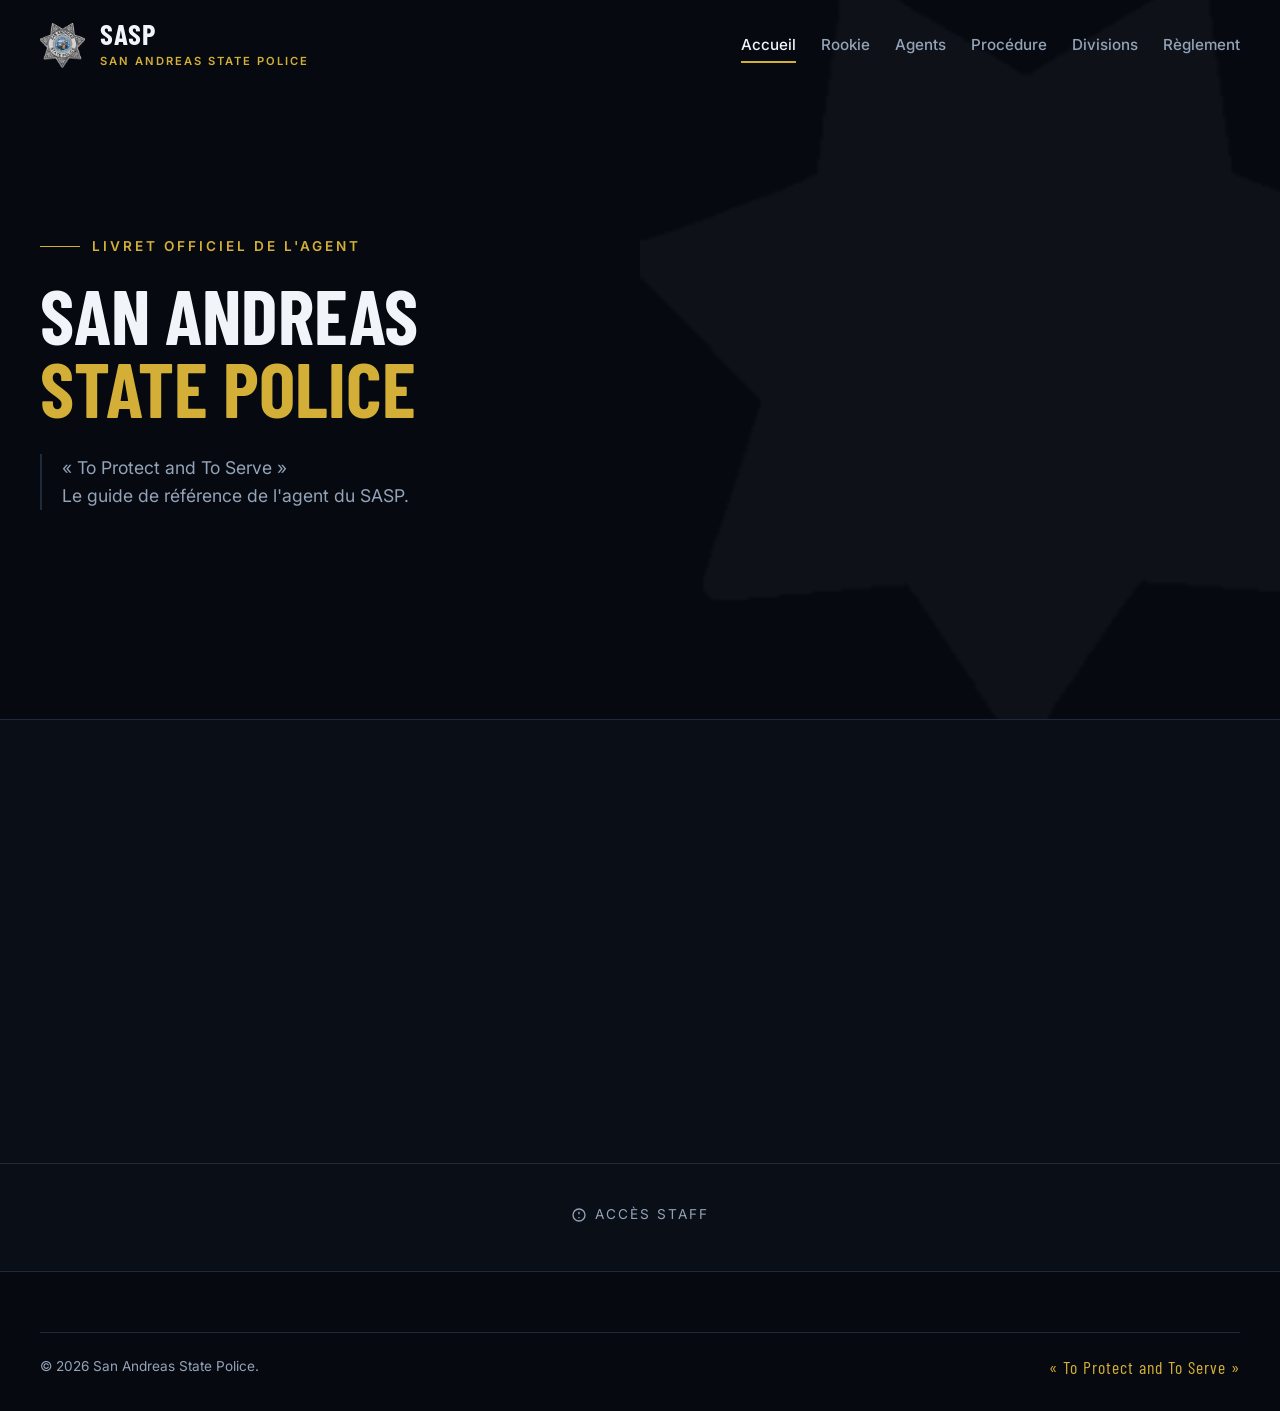
==== index.html @ e4dbf2b2 "Add files via upload" ====
<!DOCTYPE html>
<html lang="fr">
<head>
    <meta charset="UTF-8">
    <title>SASP — Accueil</title>
    <link rel="preconnect" href="https://fonts.googleapis.com">
    <link href="https://fonts.googleapis.com/css2?family=Barlow+Condensed:wght@500;600;700&family=Inter:wght@400;500;600&display=swap" rel="stylesheet">
    <link rel="icon" type="image/png" href="img/badge-sasp.png">
    <link rel="stylesheet" href="css/style.css">
</head>
<body>

    <header class="navbar" id="navbar">
        <div class="nav-container">
            <a href="index.html" class="nav-brand">
                <img src="img/badge-sasp.png" alt="SASP Logo" class="nav-logo-img">
                <div class="nav-brand-text">
                    <span class="brand-title">SASP</span>
                    <span class="brand-sub">San Andreas State Police</span>
                </div>
            </a>
 <nav class="nav-links">
    <a href="index.html" class="nav-link active">Accueil</a>
    <!-- On pointe vers page.html en passant le slug en paramètre -->
    <a href="page.html?slug=rookie" class="nav-link">Rookie</a>
    <a href="page.html?slug=agents" class="nav-link">Agents</a>
    <a href="page.html?slug=procedure" class="nav-link">Procédure</a>
    <a href="page.html?slug=division" class="nav-link">Divisions</a>
    <a href="page.html?slug=reglement" class="nav-link">Règlement</a>
</nav>
        </div>
    </header>

    <section class="hero" style="position: relative; min-height: 80vh; display: flex; align-items: center; padding: 120px 40px 60px; border-bottom: 1px solid var(--border); overflow: hidden; background: var(--bg-darker);">
        <div class="hero-watermark" style="position: absolute; top: 50%; right: -10%; transform: translateY(-50%); width: 60vw; max-width: 800px; opacity: 0.03; z-index: 0;">
            <img src="img/badge-sasp.png" alt="" style="filter: brightness(0) invert(1);">
        </div>
        <div style="position: relative; z-index: 1; max-width: 1400px; width: 100%; margin: 0 auto;">
            <div class="hero-tag"><span class="tag-line"></span> Livret officiel de l'agent</div>
            <h1 class="hero-title" style="font-size: clamp(3.5rem, 6vw, 6rem); line-height: 0.95; text-transform: uppercase; margin-bottom: 30px;">
                San Andreas<br><span class="text-gold">State Police</span>
            </h1>
            <p class="hero-subtitle" style="max-width: 600px; margin-bottom: 40px; border-left: 2px solid var(--border); padding-left: 20px; color: var(--text-muted); font-size: 1.1rem;">
                « To Protect and To Serve »<br>Le guide de référence de l'agent du SASP.
            </p>
        </div>
    </section>

    <main class="main-content">
        <section class="section reveal" id="presentation">
            <div class="section-layout">
                <div class="section-side">
                    <span class="section-num">01</span>
                    <h2 class="section-title">Présentation</h2>
                </div>
                <div class="section-body">
                    <p class="section-text">
                        Ce site est votre Bible. Il reprend les différentes parties du travail d'agent de police au sein du San Andreas State Police.
                    </p>
                </div>
            </div>
        </section>
    </main>

    <!-- BOUTON D'ACCÈS ADMIN DISCRET -->
    <div class="admin-access">
        <a href="login.html">
            <svg viewBox="0 0 24 24" fill="none" stroke="currentColor" stroke-width="2"><path d="M12 15V17M12 7V11M12 21C16.9706 21 21 16.9706 21 12C21 7.02944 16.9706 3 12 3C7.02944 3 3 7.02944 3 12C3 16.9706 7.02944 21 12 21Z"/></svg>
            Accès Staff
        </a>
    </div>

    <footer class="footer">
        <div class="footer-container">
            <div class="footer-bottom">
                <p class="footer-copy">© 2026 San Andreas State Police.</p>
                <p class="footer-devise">« To Protect and To Serve »</p>
            </div>
        </div>
    </footer>
</body>
</html>
---- css/style.css ----
/* ============================================================
   1. VARIABLES & RESET
   ============================================================ */
:root {
    /* Couleurs */
    --bg-dark: #0a0f17;
    --bg-darker: #060a10;
    --surface: #121a27;
    --border: #1f2b3d;

    /* Textes */
    --text-main: #f1f5f9;
    --text-muted: #94a3b8;

    /* Accents */
    --gold: #d4af37;
    --gold-hover: #e6c555;
    --success: #4ade80;
    --error: #ef4444;
    --blue: #3b82f6;

    /* Typographie */
    --font-heading: 'Barlow Condensed', sans-serif;
    --font-body: 'Inter', sans-serif;
}

* {
    margin: 0;
    padding: 0;
    box-sizing: border-box;
}

html {
    scroll-behavior: smooth;
}

body {
    font-family: var(--font-body);
    background-color: var(--bg-dark);
    color: var(--text-main);
    line-height: 1.6;
    overflow-x: hidden;
    -webkit-font-smoothing: antialiased;
}

a {
    text-decoration: none;
    color: inherit;
}

img {
    max-width: 100%;
    display: block;
}

ul {
    list-style: none;
}

button {
    font-family: inherit;
    cursor: pointer;
    border: none;
    background: none;
}

/* ============================================================
   2. BARRE DE PROGRESSION
   ============================================================ */
.progress-container {
    position: fixed;
    top: 0;
    left: 0;
    width: 100%;
    height: 2px;
    z-index: 9999;
    background: transparent;
    pointer-events: none;
}

.progress-bar {
    height: 100%;
    width: 0%;
    background: var(--gold);
    box-shadow: 0 0 10px var(--gold);
    transition: width 0.1s linear;
}

/* ============================================================
   3. NAVIGATION (Site public)
   ============================================================ */
.navbar {
    position: fixed;
    top: 0;
    left: 0;
    right: 0;
    z-index: 1000;
    padding: 20px 0;
    transition: all 0.3s ease;
    border-bottom: 1px solid transparent;
}

.navbar.scrolled {
    background: rgba(6, 10, 16, 0.95);
    backdrop-filter: blur(12px);
    -webkit-backdrop-filter: blur(12px);
    padding: 12px 0;
    border-bottom: 1px solid var(--border);
}

.nav-container {
    max-width: 1400px;
    margin: 0 auto;
    padding: 0 40px;
    display: flex;
    justify-content: space-between;
    align-items: center;
}

.nav-brand {
    display: flex;
    align-items: center;
    gap: 15px;
}

.nav-logo-img {
    width: 45px;
    height: 45px;
    object-fit: contain;
}

.nav-brand-text {
    display: flex;
    flex-direction: column;
}

.brand-title {
    font-family: var(--font-heading);
    font-size: 1.8rem;
    font-weight: 700;
    letter-spacing: 1px;
    line-height: 1;
}

.brand-sub {
    font-size: 0.7rem;
    color: var(--gold);
    text-transform: uppercase;
    letter-spacing: 2px;
    font-weight: 600;
    margin-top: 4px;
}

.nav-links {
    display: flex;
    gap: 25px;
    align-items: center;
}

.nav-link {
    font-size: 0.95rem;
    font-weight: 500;
    color: var(--text-muted);
    transition: color 0.2s;
    position: relative;
    padding: 5px 0;
}

.nav-link::after {
    content: '';
    position: absolute;
    bottom: 0;
    left: 0;
    width: 100%;
    height: 2px;
    background: var(--gold);
    transform: scaleX(0);
    transform-origin: right;
    transition: transform 0.3s ease;
}

.nav-link:hover,
.nav-link.active {
    color: var(--text-main);
}

.nav-link:hover::after,
.nav-link.active::after {
    transform: scaleX(1);
    transform-origin: left;
}

/* ============================================================
   4. BOUTONS
   ============================================================ */
.btn {
    display: inline-flex;
    align-items: center;
    justify-content: center;
    padding: 12px 28px;
    font-family: var(--font-heading);
    font-size: 1.1rem;
    font-weight: 600;
    letter-spacing: 1px;
    text-transform: uppercase;
    transition: all 0.2s ease;
    border-radius: 4px;
    cursor: pointer;
    border: none;
    outline: none;
}

.btn-primary {
    background: var(--gold);
    color: var(--bg-darker);
    border: 1px solid var(--gold);
}

.btn-primary:hover {
    background: var(--gold-hover);
    border-color: var(--gold-hover);
    transform: translateY(-2px);
}

.btn-outline {
    background: transparent;
    color: var(--text-main);
    border: 1px solid var(--border);
}

.btn-outline:hover {
    border-color: var(--text-main);
    background: rgba(255, 255, 255, 0.05);
}

.btn-sm {
    padding: 6px 12px;
    font-size: 0.8rem;
    border-radius: 4px;
    cursor: pointer;
    font-family: var(--font-body);
    font-weight: 600;
    border: none;
    transition: 0.3s;
}

.btn-edit {
    background: var(--blue);
    color: white;
    margin-right: 8px;
}

.btn-edit:hover {
    background: #2563eb;
}

.btn-delete {
    background: var(--error);
    color: white;
}

.btn-delete:hover {
    background: #dc2626;
}

/* ============================================================
   5. HERO D'ACCUEIL (index.html)
   ============================================================ */
.hero-home {
    position: relative;
    min-height: 90vh;
    display: flex;
    align-items: center;
    padding: 140px 40px 60px;
    border-bottom: 1px solid var(--border);
    overflow: hidden;
    background: var(--bg-darker);
}

.hero-watermark {
    position: absolute;
    top: 50%;
    right: -10%;
    transform: translateY(-50%);
    width: 60vw;
    max-width: 800px;
    height: 60vw;
    max-height: 800px;
    opacity: 0.03;
    z-index: 0;
    pointer-events: none;
}

.hero-watermark img {
    width: 100%;
    height: 100%;
    object-fit: contain;
    filter: brightness(0) invert(1);
}

.hero-content {
    position: relative;
    z-index: 1;
    max-width: 1400px;
    width: 100%;
    margin: 0 auto;
}

.hero-tag {
    display: inline-flex;
    align-items: center;
    gap: 12px;
    color: var(--gold);
    font-size: 0.85rem;
    font-weight: 600;
    text-transform: uppercase;
    letter-spacing: 3px;
    margin-bottom: 20px;
}

.tag-line {
    width: 40px;
    height: 1px;
    background: var(--gold);
}

.hero-title {
    font-family: var(--font-heading);
    font-size: clamp(3.5rem, 6vw, 6rem);
    line-height: 0.95;
    text-transform: uppercase;
    margin-bottom: 30px;
    color: var(--text-main);
}

.text-gold {
    color: var(--gold);
}

.hero-subtitle {
    color: var(--text-muted);
    font-size: 1.1rem;
    max-width: 600px;
    margin-bottom: 40px;
    border-left: 2px solid var(--gold);
    padding-left: 20px;
}

.hero-actions {
    display: flex;
    gap: 20px;
}

/* ============================================================
   6. HERO INTERNE (Pages dynamiques)
   ============================================================ */
.hero-inner {
    position: relative;
    padding: 160px 40px 80px;
    border-bottom: 1px solid var(--border);
    background: var(--bg-darker);
    overflow: hidden;
}

.hero-inner-content {
    position: relative;
    z-index: 1;
    max-width: 1400px;
    margin: 0 auto;
}

/* ============================================================
   7. CONTENU PUBLIC
   ============================================================ */
.main-content {
    max-width: 1400px;
    margin: 0 auto;
    padding: 100px 40px;
}

.section {
    margin-bottom: 100px;
}

.section-layout {
    display: grid;
    grid-template-columns: 300px 1fr;
    gap: 60px;
}

.section-side {
    border-top: 1px solid var(--border);
    padding-top: 20px;
}

.section-num {
    display: block;
    font-family: var(--font-heading);
    font-size: 3.5rem;
    color: var(--border);
    line-height: 1;
    margin-bottom: 10px;
}

.section-title {
    font-family: var(--font-heading);
    font-size: 2.2rem;
    text-transform: uppercase;
    letter-spacing: 1px;
    color: var(--text-main);
}

.section-body {
    padding-top: 20px;
    border-top: 1px solid var(--gold);
}

.section-text {
    font-size: 1.15rem;
    color: var(--text-muted);
    margin-bottom: 40px;
    max-width: 800px;
}

.info-grid {
    display: grid;
    grid-template-columns: 1fr 1fr;
    gap: 30px;
}

.info-box {
    background: var(--surface);
    padding: 30px;
    border: 1px solid var(--border);
    border-radius: 4px;
    transition: border-color 0.3s;
}

.info-box:hover {
    border-color: var(--gold);
}

.info-box h3 {
    font-family: var(--font-heading);
    font-size: 1.3rem;
    color: var(--text-main);
    margin-bottom: 15px;
    text-transform: uppercase;
    letter-spacing: 1px;
}

.info-box p {
    font-size: 0.95rem;
    color: var(--text-muted);
}

.custom-list {
    margin-top: 20px;
}

.custom-list li {
    position: relative;
    padding-left: 25px;
    margin-bottom: 15px;
    color: var(--text-muted);
    font-size: 1.05rem;
}

.custom-list li::before {
    content: '';
    position: absolute;
    left: 0;
    top: 10px;
    width: 6px;
    height: 6px;
    background: var(--gold);
    border-radius: 50%;
}

/* ============================================================
   8. FOOTER
   ============================================================ */
.footer {
    background: var(--bg-darker);
    border-top: 1px solid var(--border);
    padding: 60px 40px 30px;
}

.footer-container {
    max-width: 1400px;
    margin: 0 auto;
}

.footer-brand {
    display: flex;
    align-items: center;
    gap: 15px;
    margin-bottom: 40px;
}

.footer-logo {
    width: 40px;
    height: 40px;
    object-fit: contain;
}

.footer-title {
    font-family: var(--font-heading);
    font-size: 1.5rem;
    display: block;
    line-height: 1;
}

.footer-sub {
    font-size: 0.7rem;
    color: var(--gold);
    text-transform: uppercase;
    letter-spacing: 2px;
    font-weight: 600;
}

.footer-bottom {
    display: flex;
    justify-content: space-between;
    align-items: center;
    border-top: 1px solid var(--border);
    padding-top: 20px;
}

.footer-copy {
    font-size: 0.85rem;
    color: var(--text-muted);
}

.footer-devise {
    font-family: var(--font-heading);
    font-size: 1.1rem;
    color: var(--gold);
    letter-spacing: 1px;
}

.admin-access {
    text-align: center;
    padding: 40px 20px;
    border-top: 1px solid var(--border);
    background: var(--bg-dark);
}

.admin-access a {
    color: var(--text-muted);
    font-size: 0.85rem;
    text-transform: uppercase;
    letter-spacing: 2px;
    transition: color 0.3s;
    display: inline-flex;
    align-items: center;
    gap: 8px;
}

.admin-access a:hover {
    color: var(--gold);
}

.admin-access svg {
    width: 16px;
    height: 16px;
}

/* ============================================================
   9. LOGIN PAGE
   ============================================================ */
.login-body {
    background: var(--bg-darker);
    display: flex;
    align-items: center;
    justify-content: center;
    min-height: 100vh;
    margin: 0;
    overflow: hidden;
}

.login-watermark {
    position: absolute;
    top: 50%;
    left: 50%;
    transform: translate(-50%, -50%);
    width: 80vw;
    max-width: 800px;
    opacity: 0.03;
    z-index: 0;
    pointer-events: none;
}

.login-watermark img {
    width: 100%;
    filter: brightness(0) invert(1);
}

.login-wrapper {
    position: relative;
    z-index: 1;
    width: 100%;
    max-width: 420px;
    padding: 20px;
}

.login-card {
    background: rgba(18, 26, 39, 0.7);
    backdrop-filter: blur(20px);
    -webkit-backdrop-filter: blur(20px);
    border: 1px solid var(--border);
    border-radius: 12px;
    padding: 40px;
    box-shadow: 0 20px 50px rgba(0, 0, 0, 0.5);
    animation: slideUp 0.6s ease-out;
}

@keyframes slideUp {
    from {
        opacity: 0;
        transform: translateY(30px);
    }

    to {
        opacity: 1;
        transform: translateY(0);
    }
}

.login-header {
    text-align: center;
    margin-bottom: 30px;
}

.login-logo img {
    width: 60px;
    margin: 0 auto 15px;
}

.login-header h2 {
    font-family: var(--font-heading);
    color: var(--gold);
    font-size: 1.8rem;
    letter-spacing: 2px;
    text-transform: uppercase;
}

.login-header p {
    color: var(--text-muted);
    font-size: 0.9rem;
    margin-top: 5px;
}

.login-footer {
    text-align: center;
    margin-top: 30px;
    border-top: 1px solid var(--border);
    padding-top: 20px;
}

.login-footer a {
    color: var(--text-muted);
    font-size: 0.9rem;
    transition: color 0.3s;
}

.login-footer a:hover {
    color: var(--gold);
}

/* ============================================================
   10. ADMIN DASHBOARD
   ============================================================ */
.admin-body {
    background: var(--bg-dark);
    margin: 0;
    padding: 0;
    height: 100vh;
    overflow: hidden;
}

.admin-dashboard {
    display: flex;
    height: 100vh;
    width: 100%;
}

.admin-sidebar {
    width: 280px;
    background: var(--bg-darker);
    border-right: 1px solid var(--border);
    padding: 30px;
    display: flex;
    flex-direction: column;
    gap: 40px;
}

.admin-brand {
    display: flex;
    align-items: center;
    gap: 15px;
}

.admin-brand img {
    width: 40px;
}

.admin-brand h1 {
    font-family: var(--font-heading);
    font-size: 1.3rem;
    color: var(--gold);
    text-transform: uppercase;
    line-height: 1;
}

.admin-brand span {
    font-size: 0.7rem;
    color: var(--text-muted);
    text-transform: uppercase;
    letter-spacing: 1px;
}

.admin-nav {
    display: flex;
    flex-direction: column;
    gap: 10px;
}

.admin-nav a {
    color: var(--text-muted);
    text-decoration: none;
    padding: 12px 15px;
    border-radius: 6px;
    font-size: 0.95rem;
    transition: all 0.3s;
}

.admin-nav a:hover,
.admin-nav a.active {
    background: rgba(212, 175, 55, 0.1);
    color: var(--gold);
}

.admin-main {
    flex: 1;
    padding: 40px;
    overflow-y: auto;
    display: flex;
    flex-direction: column;
    gap: 30px;
}

.admin-topbar {
    display: flex;
    justify-content: space-between;
    align-items: center;
    padding-bottom: 20px;
    border-bottom: 1px solid var(--border);
}

.admin-topbar h2 {
    font-family: var(--font-heading);
    font-size: 2rem;
    color: var(--text-main);
}

.admin-user {
    color: var(--success);
    font-size: 0.9rem;
    display: flex;
    align-items: center;
    gap: 8px;
}

.status-dot {
    width: 8px;
    height: 8px;
    background: var(--success);
    border-radius: 50%;
    box-shadow: 0 0 10px var(--success);
    animation: pulse 2s infinite;
}

@keyframes pulse {
    0% {
        opacity: 1;
    }

    50% {
        opacity: 0.5;
    }

    100% {
        opacity: 1;
    }
}

.admin-panel {
    background: var(--surface);
    border: 1px solid var(--border);
    border-radius: 12px;
    padding: 30px;
}

.panel-header h3 {
    font-family: var(--font-heading);
    font-size: 1.4rem;
    color: var(--text-main);
    margin-bottom: 5px;
}

.panel-header p {
    color: var(--text-muted);
    font-size: 0.85rem;
}

.form-group {
    margin-bottom: 20px;
}

.form-group label {
    display: block;
    color: var(--text-muted);
    font-size: 0.9rem;
    margin-bottom: 8px;
    font-weight: 500;
}

.form-group input,
.form-group textarea,
.form-group select {
    width: 100%;
    padding: 12px;
    background: var(--bg-dark);
    border: 1px solid var(--border);
    color: var(--text-main);
    border-radius: 4px;
    font-family: var(--font-body);
    transition: border-color 0.3s;
}

.form-group input:focus,
.form-group textarea:focus,
.form-group select:focus {
    outline: none;
    border-color: var(--gold);
}

.form-group textarea {
    height: 150px;
    resize: vertical;
}

.table-responsive {
    overflow-x: auto;
}

.admin-table {
    width: 100%;
    border-collapse: collapse;
}

.admin-table th {
    text-align: left;
    padding: 15px;
    border-bottom: 1px solid var(--border);
    color: var(--gold);
    font-size: 0.8rem;
    text-transform: uppercase;
    letter-spacing: 1px;
}

.admin-table td {
    padding: 15px;
    border-bottom: 1px solid rgba(255, 255, 255, 0.05);
    color: var(--text-main);
    font-size: 0.95rem;
}

.admin-table tr:hover {
    background: rgba(255, 255, 255, 0.02);
}

.loading-screen {
    position: fixed;
    inset: 0;
    background: var(--bg-darker);
    z-index: 9999;
    display: flex;
    flex-direction: column;
    align-items: center;
    justify-content: center;
    gap: 20px;
}

.loading-screen h2 {
    color: var(--gold);
    font-family: var(--font-heading);
    letter-spacing: 2px;
}

.spinner {
    width: 40px;
    height: 40px;
    border: 3px solid rgba(212, 175, 55, 0.2);
    border-top-color: var(--gold);
    border-radius: 50%;
    animation: spin 1s linear infinite;
}

@keyframes spin {
    to {
        transform: rotate(360deg);
    }
}

.status-message {
    font-size: 0.9rem;
    font-weight: 600;
    padding: 12px;
    border-radius: 6px;
    margin-top: 15px;
    text-align: center;
    display: none;
}

.status-message.error {
    display: block;
    background: rgba(239, 68, 68, 0.1);
    color: var(--error);
    border: 1px solid var(--error);
}

.status-message.success {
    display: block;
    background: rgba(74, 222, 128, 0.1);
    color: var(--success);
    border: 1px solid var(--success);
}

/* ============================================================
   11. MODALE & ÉDITEUR VISUEL
   ============================================================ */
.modal-overlay {
    position: fixed;
    top: 0;
    left: 0;
    width: 100%;
    height: 100%;
    background: rgba(6, 10, 16, 0.85);
    backdrop-filter: blur(5px);
    z-index: 9999;
    display: none;
    align-items: center;
    justify-content: center;
    opacity: 0;
    transition: opacity 0.3s ease;
}

.modal-overlay.active {
    display: flex;
    opacity: 1;
}

.modal-content {
    background: var(--surface);
    border: 1px solid var(--border);
    border-radius: 12px;
    width: 100%;
    max-width: 900px;
    max-height: 90vh;
    display: flex;
    flex-direction: column;
    box-shadow: 0 25px 50px rgba(0, 0, 0, 0.5);
    transform: translateY(20px);
    transition: transform 0.3s ease;
}

.modal-overlay.active .modal-content {
    transform: translateY(0);
}

.modal-header {
    display: flex;
    justify-content: space-between;
    align-items: center;
    padding: 20px 30px;
    border-bottom: 1px solid var(--border);
}

.modal-header h3 {
    font-family: var(--font-heading);
    font-size: 1.5rem;
    color: var(--gold);
    text-transform: uppercase;
}

.modal-close {
    background: none;
    border: none;
    color: var(--text-muted);
    font-size: 1.5rem;
    cursor: pointer;
    transition: color 0.2s;
}

.modal-close:hover {
    color: var(--error);
}

.modal-body {
    padding: 30px;
    overflow-y: auto;
    flex: 1;
}

.modal-footer {
    padding: 20px 30px;
    border-top: 1px solid var(--border);
    display: flex;
    justify-content: flex-end;
    gap: 15px;
}

.editor-container {
    border: 1px solid var(--border);
    border-radius: 8px;
    background: var(--bg-dark);
    overflow: hidden;
    margin-top: 10px;
}

.editor-toolbar {
    display: flex;
    gap: 2px;
    padding: 10px;
    background: var(--surface);
    border-bottom: 1px solid var(--border);
    flex-wrap: wrap;
}

.editor-toolbar button {
    background: transparent;
    border: none;
    color: var(--text-main);
    padding: 8px 12px;
    border-radius: 4px;
    cursor: pointer;
    font-size: 0.85rem;
    transition: all 0.2s;
    font-weight: 500;
}

.editor-toolbar button:hover {
    background: rgba(255, 255, 255, 0.1);
    color: var(--gold);
}

.editor-content {
    min-height: 300px;
    padding: 20px;
    color: var(--text-main);
    outline: none;
    font-size: 1rem;
    line-height: 1.6;
}

.editor-content:empty:before {
    content: attr(data-placeholder);
    color: var(--text-muted);
    pointer-events: none;
}

.editor-content h3 {
    color: var(--gold);
    margin-top: 15px;
    margin-bottom: 10px;
    font-family: var(--font-heading);
    text-transform: uppercase;
}

.editor-content p {
    margin-bottom: 15px;
}

.editor-content ul {
    margin-left: 20px;
    margin-bottom: 15px;
    list-style: disc;
}

.admin-search-bar {
    display: flex;
    align-items: center;
    background: var(--surface);
    border: 1px solid var(--border);
    border-radius: 8px;
    padding: 0 15px;
    margin-bottom: 20px;
}

.admin-search-bar input {
    background: transparent;
    border: none;
    color: var(--text-main);
    padding: 12px;
    width: 100%;
    font-family: var(--font-body);
}

.admin-search-bar input:focus {
    outline: none;
}

.toast-notification {
    position: fixed;
    bottom: 30px;
    right: 30px;
    background: var(--surface);
    border-left: 4px solid var(--success);
    color: var(--text-main);
    padding: 15px 25px;
    border-radius: 6px;
    box-shadow: 0 10px 30px rgba(0, 0, 0, 0.5);
    z-index: 10000;
    transform: translateY(100px);
    opacity: 0;
    transition: all 0.4s cubic-bezier(0.4, 0, 0.2, 1);
    display: flex;
    align-items: center;
    gap: 10px;
    font-weight: 500;
}

.toast-notification.show {
    transform: translateY(0);
    opacity: 1;
}

/* ============================================================
   12. ANIMATIONS & RESPONSIVE
   ============================================================ */
.reveal {
    opacity: 0;
    transform: translateY(30px);
    transition: all 0.8s cubic-bezier(0.4, 0, 0.2, 1);
}

.reveal.active {
    opacity: 1;
    transform: translateY(0);
}

@media (max-width: 1024px) {
    .nav-links {
        display: none;
    }

    .section-layout {
        grid-template-columns: 1fr;
        gap: 20px;
    }

    .section-side {
        border-top: none;
        padding-top: 0;
    }

    .section-body {
        border-top: 1px solid var(--gold);
    }

    .hero-content {
        margin-left: 0;
    }

    .footer-bottom {
        flex-direction: column;
        gap: 15px;
        text-align: center;
    }

    .admin-dashboard {
        flex-direction: column;
        height: auto;
        min-height: 100vh;
        overflow: visible;
    }

    .admin-sidebar {
        width: 100%;
        border-right: none;
        border-bottom: 1px solid var(--border);
        flex-direction: row;
        justify-content: space-between;
        align-items: center;
    }

    .admin-nav {
        flex-direction: row;
    }
}

@media (max-width: 768px) {
    .info-grid {
        grid-template-columns: 1fr;
    }

    .hero-actions {
        flex-direction: column;
    }

    .btn {
        width: 100%;
    }

    .nav-container {
        padding: 0 20px;
    }

    .main-content {
        padding: 60px 20px;
    }

    .hero-inner {
        padding: 120px 20px 60px;
    }

    .admin-sidebar {
        flex-direction: column;
        gap: 20px;
    }
}
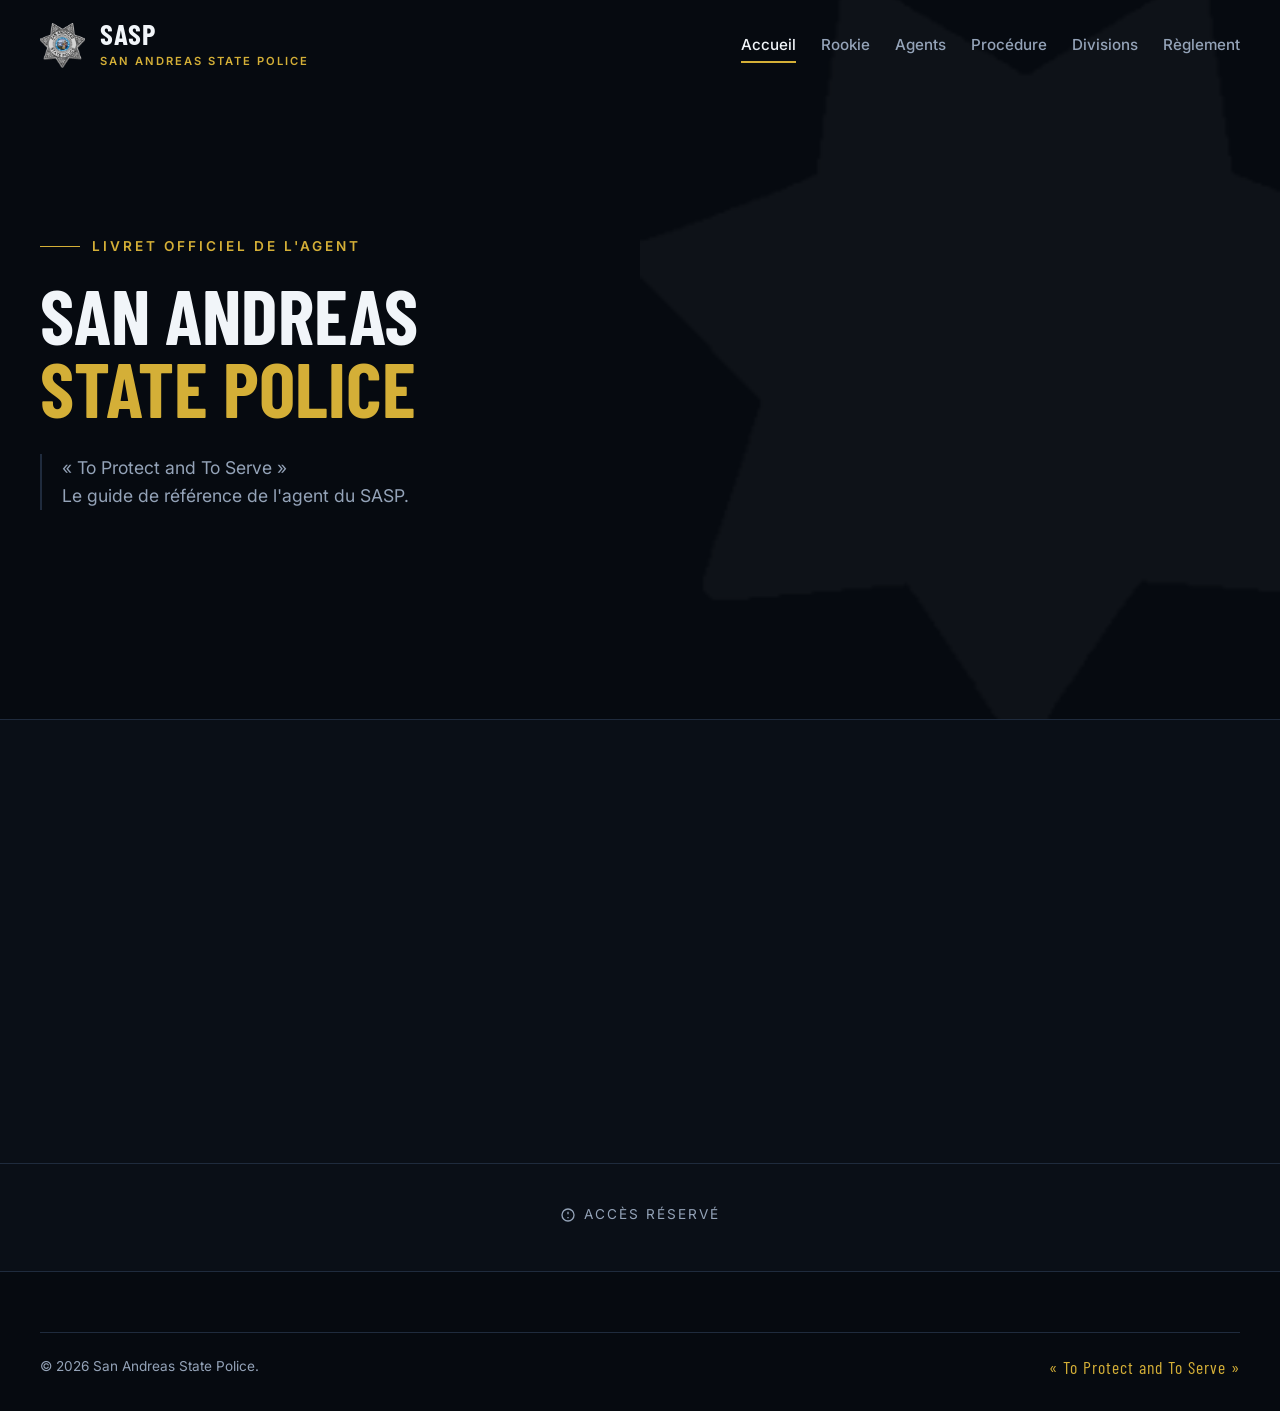
==== commit b3d32abb: "Change link text from 'Accès Staff' to 'Accès Réservé'" ====
--- a/index.html
+++ b/index.html
@@ -66,7 +66,7 @@
     <div class="admin-access">
         <a href="login.html">
             <svg viewBox="0 0 24 24" fill="none" stroke="currentColor" stroke-width="2"><path d="M12 15V17M12 7V11M12 21C16.9706 21 21 16.9706 21 12C21 7.02944 16.9706 3 12 3C7.02944 3 3 7.02944 3 12C3 16.9706 7.02944 21 12 21Z"/></svg>
-            Accès Staff
+            Accès Réservé
         </a>
     </div>
 
@@ -79,4 +79,4 @@
         </div>
     </footer>
 </body>
-</html>+</html>
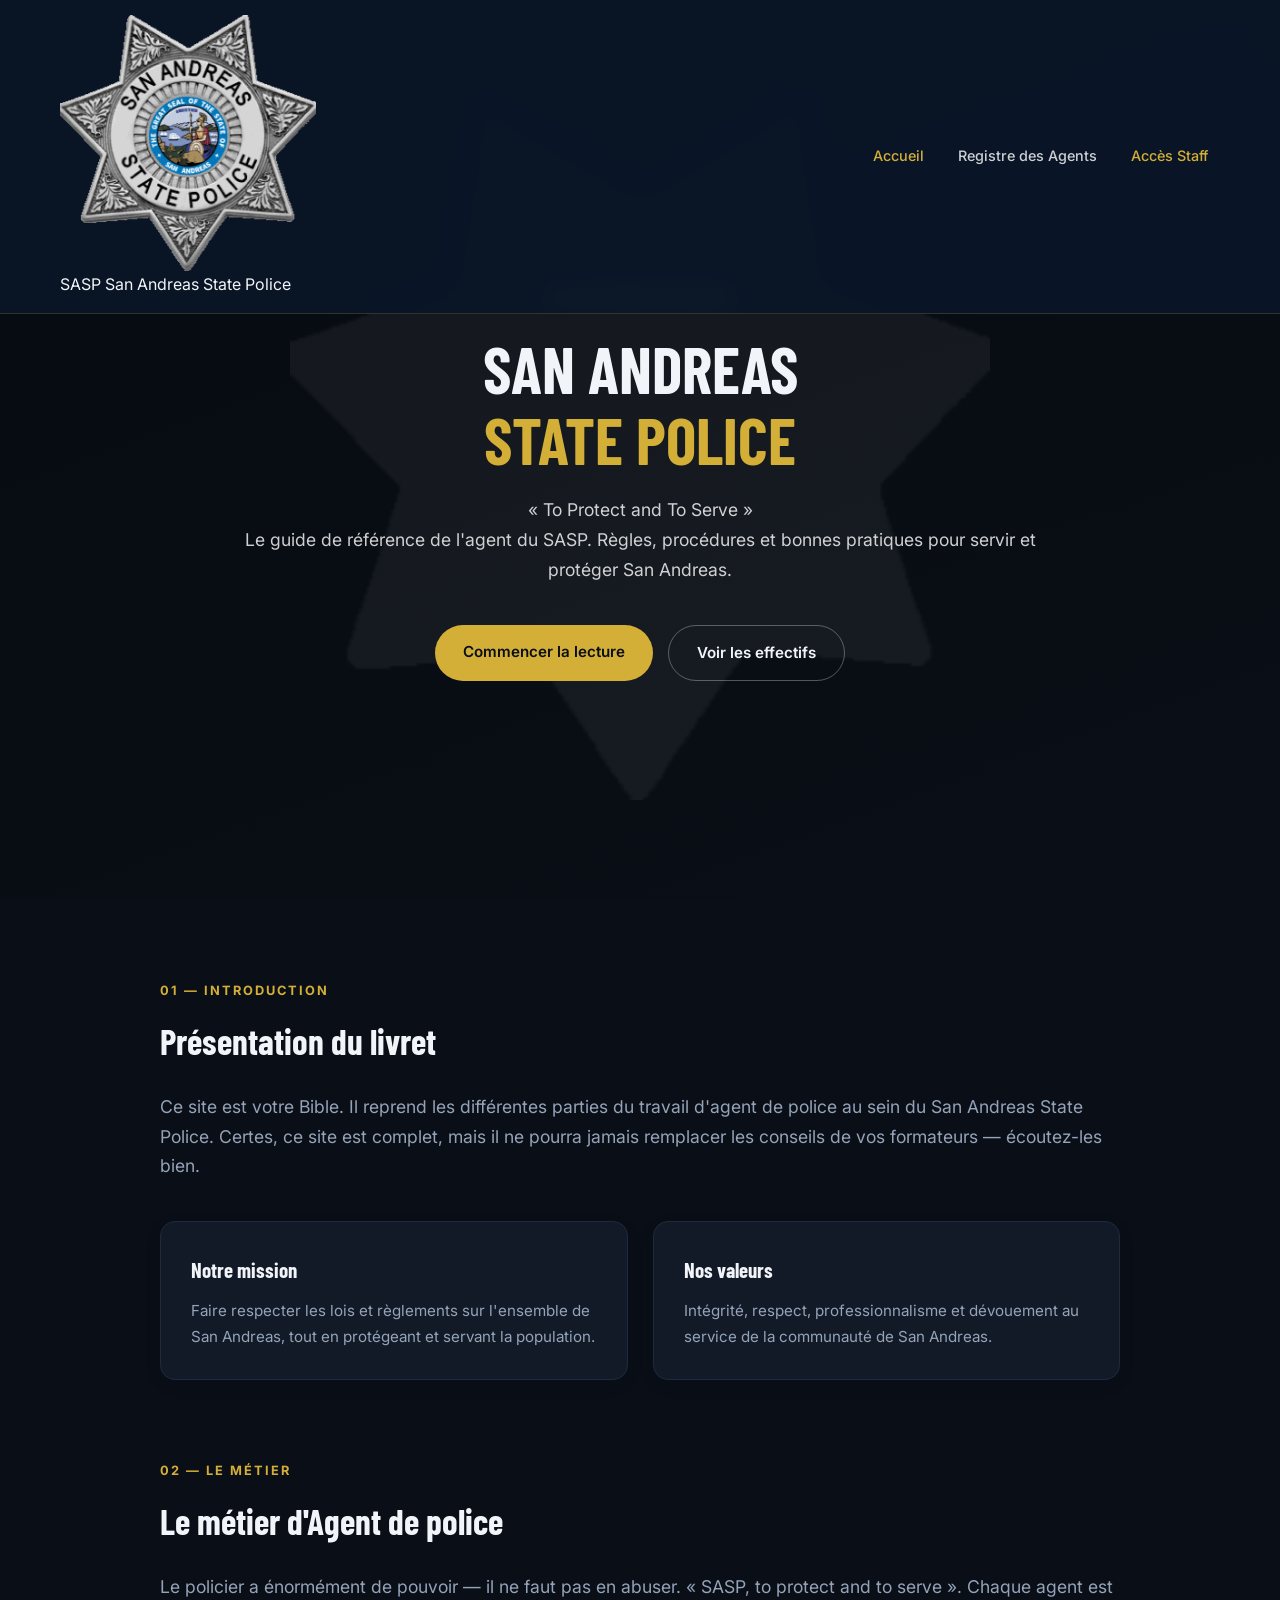
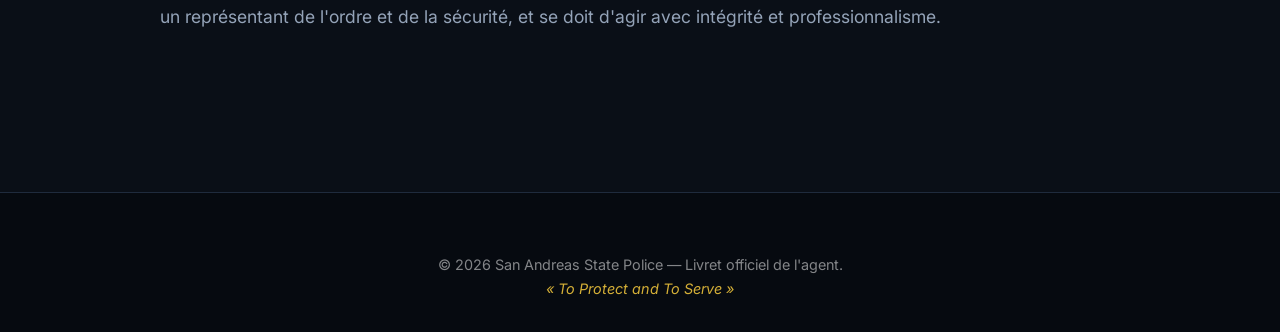
==== commit d0fbe848: "Update index.html" ====
--- a/index.html
+++ b/index.html
@@ -2,15 +2,16 @@
 <html lang="fr">
 <head>
     <meta charset="UTF-8">
-    <title>SASP — Accueil</title>
-    <link rel="preconnect" href="https://fonts.googleapis.com">
-    <link href="https://fonts.googleapis.com/css2?family=Barlow+Condensed:wght@500;600;700&family=Inter:wght@400;500;600&display=swap" rel="stylesheet">
+    <meta name="viewport" content="width=device-width, initial-scale=1.0">
+    <title>SASP — San Andreas State Police</title>
+    <link href="https://fonts.googleapis.com/css2?family=Barlow+Condensed:wght@500;700&family=Inter:wght@400;500;600&display=swap" rel="stylesheet">
     <link rel="icon" type="image/png" href="img/badge-sasp.png">
     <link rel="stylesheet" href="css/style.css">
 </head>
 <body>
 
-    <header class="navbar" id="navbar">
+    <!-- NAVIGATION -->
+    <header class="navbar">
         <div class="nav-container">
             <a href="index.html" class="nav-brand">
                 <img src="img/badge-sasp.png" alt="SASP Logo" class="nav-logo-img">
@@ -19,64 +20,89 @@
                     <span class="brand-sub">San Andreas State Police</span>
                 </div>
             </a>
- <nav class="nav-links">
-    <a href="index.html" class="nav-link active">Accueil</a>
-    <!-- On pointe vers page.html en passant le slug en paramètre -->
-    <a href="page.html?slug=rookie" class="nav-link">Rookie</a>
-    <a href="page.html?slug=agents" class="nav-link">Agents</a>
-    <a href="page.html?slug=procedure" class="nav-link">Procédure</a>
-    <a href="page.html?slug=division" class="nav-link">Divisions</a>
-    <a href="page.html?slug=reglement" class="nav-link">Règlement</a>
-</nav>
+            <nav class="nav-links">
+                <a href="index.html" class="nav-link active">Accueil</a>
+                <a href="agents.html" class="nav-link">Registre des Agents</a>
+                <a href="login.html" class="nav-link" style="color: var(--gold);">Accès Staff</a>
+            </nav>
         </div>
     </header>
 
-    <section class="hero" style="position: relative; min-height: 80vh; display: flex; align-items: center; padding: 120px 40px 60px; border-bottom: 1px solid var(--border); overflow: hidden; background: var(--bg-darker);">
-        <div class="hero-watermark" style="position: absolute; top: 50%; right: -10%; transform: translateY(-50%); width: 60vw; max-width: 800px; opacity: 0.03; z-index: 0;">
-            <img src="img/badge-sasp.png" alt="" style="filter: brightness(0) invert(1);">
+    <!-- HERO -->
+    <section class="hero">
+        <div class="hero-watermark">
+            <img src="img/badge-sasp.png" alt="">
         </div>
-        <div style="position: relative; z-index: 1; max-width: 1400px; width: 100%; margin: 0 auto;">
-            <div class="hero-tag"><span class="tag-line"></span> Livret officiel de l'agent</div>
-            <h1 class="hero-title" style="font-size: clamp(3.5rem, 6vw, 6rem); line-height: 0.95; text-transform: uppercase; margin-bottom: 30px;">
-                San Andreas<br><span class="text-gold">State Police</span>
+
+        <div class="hero-content">
+            <div class="hero-badge">
+                <span class="badge-dot"></span>
+                Livret officiel de l'agent
+            </div>
+            
+            <h1 class="hero-title">
+                San Andreas<br>
+                <span class="hero-title-accent">State Police</span>
             </h1>
-            <p class="hero-subtitle" style="max-width: 600px; margin-bottom: 40px; border-left: 2px solid var(--border); padding-left: 20px; color: var(--text-muted); font-size: 1.1rem;">
-                « To Protect and To Serve »<br>Le guide de référence de l'agent du SASP.
+            
+            <p class="hero-subtitle">
+                « To Protect and To Serve »<br>
+                Le guide de référence de l'agent du SASP. Règles, procédures et bonnes pratiques pour servir et protéger San Andreas.
             </p>
+            
+            <div class="hero-actions">
+                <a href="#presentation" class="btn btn-primary">Commencer la lecture</a>
+                <a href="agents.html" class="btn btn-ghost">Voir les effectifs</a>
+            </div>
         </div>
     </section>
 
+    <!-- CONTENU -->
     <main class="main-content">
-        <section class="section reveal" id="presentation">
-            <div class="section-layout">
-                <div class="section-side">
-                    <span class="section-num">01</span>
-                    <h2 class="section-title">Présentation</h2>
-                </div>
-                <div class="section-body">
-                    <p class="section-text">
-                        Ce site est votre Bible. Il reprend les différentes parties du travail d'agent de police au sein du San Andreas State Police.
-                    </p>
-                </div>
+        <section class="section" id="presentation">
+            <div class="section-header">
+                <span class="section-tag">01 — Introduction</span>
+                <h2 class="section-title">Présentation du livret</h2>
+                <p class="section-intro">
+                    Ce site est votre Bible. Il reprend les différentes parties du travail d'agent de police au sein du
+                    San Andreas State Police. Certes, ce site est complet, mais il ne pourra jamais remplacer
+                    les conseils de vos formateurs — écoutez-les bien.
+                </p>
+            </div>
+
+            <div class="cards-grid">
+                <article class="card">
+                    <h3>Notre mission</h3>
+                    <p>Faire respecter les lois et règlements sur l'ensemble de San Andreas, tout en protégeant et servant la population.</p>
+                </article>
+
+                <article class="card">
+                    <h3>Nos valeurs</h3>
+                    <p>Intégrité, respect, professionnalisme et dévouement au service de la communauté de San Andreas.</p>
+                </article>
+            </div>
+        </section>
+
+        <section class="section" id="metier">
+            <div class="section-header">
+                <span class="section-tag">02 — Le métier</span>
+                <h2 class="section-title">Le métier d'Agent de police</h2>
+                <p class="section-intro">
+                    Le policier a énormément de pouvoir — il ne faut pas en abuser. « SASP, to protect and to serve ». Chaque agent est un représentant de l'ordre et de la sécurité, et se doit d'agir avec intégrité et professionnalisme.
+                </p>
             </div>
         </section>
     </main>
 
-    <!-- BOUTON D'ACCÈS ADMIN DISCRET -->
-    <div class="admin-access">
-        <a href="login.html">
-            <svg viewBox="0 0 24 24" fill="none" stroke="currentColor" stroke-width="2"><path d="M12 15V17M12 7V11M12 21C16.9706 21 21 16.9706 21 12C21 7.02944 16.9706 3 12 3C7.02944 3 3 7.02944 3 12C3 16.9706 7.02944 21 12 21Z"/></svg>
-            Accès Réservé
-        </a>
-    </div>
-
+    <!-- FOOTER -->
     <footer class="footer">
         <div class="footer-container">
             <div class="footer-bottom">
-                <p class="footer-copy">© 2026 San Andreas State Police.</p>
+                <p class="footer-copy">© 2026 San Andreas State Police — Livret officiel de l'agent.</p>
                 <p class="footer-devise">« To Protect and To Serve »</p>
             </div>
         </div>
     </footer>
+
 </body>
 </html>
--- a/css/style.css
+++ b/css/style.css
@@ -2,1232 +2,201 @@
    1. VARIABLES & RESET
    ============================================================ */
 :root {
-    /* Couleurs */
     --bg-dark: #0a0f17;
     --bg-darker: #060a10;
     --surface: #121a27;
     --border: #1f2b3d;
-
-    /* Textes */
     --text-main: #f1f5f9;
     --text-muted: #94a3b8;
-
-    /* Accents */
     --gold: #d4af37;
     --gold-hover: #e6c555;
     --success: #4ade80;
     --error: #ef4444;
     --blue: #3b82f6;
-
-    /* Typographie */
     --font-heading: 'Barlow Condensed', sans-serif;
     --font-body: 'Inter', sans-serif;
 }
 
-* {
-    margin: 0;
-    padding: 0;
-    box-sizing: border-box;
-}
-
-html {
-    scroll-behavior: smooth;
-}
-
-body {
-    font-family: var(--font-body);
-    background-color: var(--bg-dark);
-    color: var(--text-main);
-    line-height: 1.6;
+* { margin: 0; padding: 0; box-sizing: border-box; }
+body { 
+    font-family: var(--font-body); 
+    background-color: var(--bg-dark); 
+    color: var(--text-main); 
+    line-height: 1.7; 
     overflow-x: hidden;
     -webkit-font-smoothing: antialiased;
 }
-
-a {
-    text-decoration: none;
-    color: inherit;
-}
-
-img {
-    max-width: 100%;
-    display: block;
-}
-
-ul {
-    list-style: none;
-}
-
-button {
-    font-family: inherit;
-    cursor: pointer;
-    border: none;
-    background: none;
-}
-
-/* ============================================================
-   2. BARRE DE PROGRESSION
-   ============================================================ */
-.progress-container {
-    position: fixed;
-    top: 0;
-    left: 0;
-    width: 100%;
-    height: 2px;
-    z-index: 9999;
-    background: transparent;
-    pointer-events: none;
-}
-
-.progress-bar {
-    height: 100%;
-    width: 0%;
-    background: var(--gold);
-    box-shadow: 0 0 10px var(--gold);
-    transition: width 0.1s linear;
-}
-
-/* ============================================================
-   3. NAVIGATION (Site public)
+a { text-decoration: none; color: inherit; }
+img { max-width: 100%; display: block; }
+ul { list-style: none; }
+button { font-family: inherit; cursor: pointer; border: none; background: none; }
+
+/* ============================================================
+   2. NAVIGATION
    ============================================================ */
 .navbar {
-    position: fixed;
-    top: 0;
-    left: 0;
-    right: 0;
-    z-index: 1000;
-    padding: 20px 0;
-    transition: all 0.3s ease;
-    border-bottom: 1px solid transparent;
-}
-
-.navbar.scrolled {
-    background: rgba(6, 10, 16, 0.95);
-    backdrop-filter: blur(12px);
-    -webkit-backdrop-filter: blur(12px);
-    padding: 12px 0;
-    border-bottom: 1px solid var(--border);
-}
-
+    position: fixed; top: 0; left: 0; right: 0; z-index: 1000;
+    padding: 15px 0; background: rgba(10, 22, 40, 0.95);
+    backdrop-filter: blur(10px); border-bottom: 1px solid rgba(212, 175, 55, 0.2);
+}
 .nav-container {
-    max-width: 1400px;
-    margin: 0 auto;
-    padding: 0 40px;
-    display: flex;
-    justify-content: space-between;
-    align-items: center;
-}
-
-.nav-brand {
-    display: flex;
-    align-items: center;
-    gap: 15px;
-}
-
-.nav-logo-img {
-    width: 45px;
-    height: 45px;
-    object-fit: contain;
-}
-
-.nav-brand-text {
-    display: flex;
-    flex-direction: column;
-}
-
-.brand-title {
-    font-family: var(--font-heading);
-    font-size: 1.8rem;
-    font-weight: 700;
-    letter-spacing: 1px;
-    line-height: 1;
-}
-
-.brand-sub {
-    font-size: 0.7rem;
-    color: var(--gold);
-    text-transform: uppercase;
-    letter-spacing: 2px;
-    font-weight: 600;
-    margin-top: 4px;
-}
-
-.nav-links {
-    display: flex;
-    gap: 25px;
-    align-items: center;
-}
-
-.nav-link {
-    font-size: 0.95rem;
-    font-weight: 500;
-    color: var(--text-muted);
-    transition: color 0.2s;
-    position: relative;
-    padding: 5px 0;
-}
-
-.nav-link::after {
-    content: '';
-    position: absolute;
-    bottom: 0;
-    left: 0;
-    width: 100%;
-    height: 2px;
-    background: var(--gold);
-    transform: scaleX(0);
-    transform-origin: right;
-    transition: transform 0.3s ease;
-}
-
-.nav-link:hover,
-.nav-link.active {
-    color: var(--text-main);
-}
-
-.nav-link:hover::after,
-.nav-link.active::after {
-    transform: scaleX(1);
-    transform-origin: left;
-}
-
-/* ============================================================
-   4. BOUTONS
-   ============================================================ */
-.btn {
-    display: inline-flex;
-    align-items: center;
-    justify-content: center;
-    padding: 12px 28px;
-    font-family: var(--font-heading);
-    font-size: 1.1rem;
-    font-weight: 600;
-    letter-spacing: 1px;
-    text-transform: uppercase;
-    transition: all 0.2s ease;
-    border-radius: 4px;
-    cursor: pointer;
-    border: none;
-    outline: none;
-}
-
-.btn-primary {
-    background: var(--gold);
-    color: var(--bg-darker);
-    border: 1px solid var(--gold);
-}
-
-.btn-primary:hover {
-    background: var(--gold-hover);
-    border-color: var(--gold-hover);
-    transform: translateY(-2px);
-}
-
-.btn-outline {
-    background: transparent;
-    color: var(--text-main);
-    border: 1px solid var(--border);
-}
-
-.btn-outline:hover {
-    border-color: var(--text-main);
-    background: rgba(255, 255, 255, 0.05);
-}
-
-.btn-sm {
-    padding: 6px 12px;
-    font-size: 0.8rem;
-    border-radius: 4px;
-    cursor: pointer;
-    font-family: var(--font-body);
-    font-weight: 600;
-    border: none;
-    transition: 0.3s;
-}
-
-.btn-edit {
-    background: var(--blue);
-    color: white;
-    margin-right: 8px;
-}
-
-.btn-edit:hover {
-    background: #2563eb;
-}
-
-.btn-delete {
-    background: var(--error);
-    color: white;
-}
-
-.btn-delete:hover {
-    background: #dc2626;
-}
-
-/* ============================================================
-   5. HERO D'ACCUEIL (index.html)
-   ============================================================ */
-.hero-home {
-    position: relative;
-    min-height: 90vh;
-    display: flex;
-    align-items: center;
-    padding: 140px 40px 60px;
-    border-bottom: 1px solid var(--border);
+    max-width: 1200px; margin: 0 auto; padding: 0 20px;
+    display: flex; justify-content: space-between; align-items: center;
+}
+.nav-logo { display: flex; align-items: center; gap: 12px; }
+.logo-img { width: 40px; height: 40px; object-fit: contain; }
+.logo-text { display: flex; flex-direction: column; color: var(--white); line-height: 1.2; }
+.logo-title { font-family: var(--font-heading); font-size: 1.4rem; letter-spacing: 2px; }
+.logo-sub { font-size: 0.6rem; color: var(--gold); text-transform: uppercase; letter-spacing: 2px; }
+
+.nav-links { display: flex; gap: 10px; }
+.nav-link { color: rgba(255, 255, 255, 0.8); font-weight: 500; font-size: 0.9rem; padding: 8px 12px; transition: 0.3s; }
+.nav-link:hover, .nav-link.active { color: var(--gold); }
+
+/* ============================================================
+   3. HERO
+   ============================================================ */
+.hero {
+    position: relative; min-height: 100vh; display: flex; align-items: center; justify-content: center;
+    text-align: center; padding: 120px 20px 60px;
+    background: linear-gradient(160deg, var(--bg-darker) 0%, var(--bg-dark) 100%);
     overflow: hidden;
-    background: var(--bg-darker);
-}
-
+}
 .hero-watermark {
-    position: absolute;
-    top: 50%;
-    right: -10%;
-    transform: translateY(-50%);
-    width: 60vw;
-    max-width: 800px;
-    height: 60vw;
-    max-height: 800px;
-    opacity: 0.03;
-    z-index: 0;
-    pointer-events: none;
-}
-
-.hero-watermark img {
-    width: 100%;
-    height: 100%;
-    object-fit: contain;
-    filter: brightness(0) invert(1);
-}
-
-.hero-content {
-    position: relative;
-    z-index: 1;
-    max-width: 1400px;
-    width: 100%;
-    margin: 0 auto;
-}
-
-.hero-tag {
-    display: inline-flex;
-    align-items: center;
-    gap: 12px;
-    color: var(--gold);
-    font-size: 0.85rem;
-    font-weight: 600;
-    text-transform: uppercase;
-    letter-spacing: 3px;
-    margin-bottom: 20px;
-}
-
-.tag-line {
-    width: 40px;
-    height: 1px;
-    background: var(--gold);
-}
-
-.hero-title {
-    font-family: var(--font-heading);
-    font-size: clamp(3.5rem, 6vw, 6rem);
-    line-height: 0.95;
-    text-transform: uppercase;
-    margin-bottom: 30px;
-    color: var(--text-main);
-}
-
-.text-gold {
-    color: var(--gold);
-}
-
-.hero-subtitle {
-    color: var(--text-muted);
-    font-size: 1.1rem;
-    max-width: 600px;
-    margin-bottom: 40px;
-    border-left: 2px solid var(--gold);
-    padding-left: 20px;
-}
-
-.hero-actions {
-    display: flex;
-    gap: 20px;
-}
-
-/* ============================================================
-   6. HERO INTERNE (Pages dynamiques)
-   ============================================================ */
-.hero-inner {
-    position: relative;
-    padding: 160px 40px 80px;
-    border-bottom: 1px solid var(--border);
-    background: var(--bg-darker);
-    overflow: hidden;
-}
-
-.hero-inner-content {
-    position: relative;
-    z-index: 1;
-    max-width: 1400px;
-    margin: 0 auto;
-}
-
-/* ============================================================
-   7. CONTENU PUBLIC
-   ============================================================ */
-.main-content {
-    max-width: 1400px;
-    margin: 0 auto;
-    padding: 100px 40px;
-}
-
-.section {
-    margin-bottom: 100px;
-}
-
-.section-layout {
-    display: grid;
-    grid-template-columns: 300px 1fr;
-    gap: 60px;
-}
-
-.section-side {
-    border-top: 1px solid var(--border);
-    padding-top: 20px;
-}
-
-.section-num {
-    display: block;
-    font-family: var(--font-heading);
-    font-size: 3.5rem;
-    color: var(--border);
-    line-height: 1;
-    margin-bottom: 10px;
-}
-
-.section-title {
-    font-family: var(--font-heading);
-    font-size: 2.2rem;
-    text-transform: uppercase;
-    letter-spacing: 1px;
-    color: var(--text-main);
-}
-
-.section-body {
-    padding-top: 20px;
-    border-top: 1px solid var(--gold);
-}
-
-.section-text {
-    font-size: 1.15rem;
-    color: var(--text-muted);
-    margin-bottom: 40px;
-    max-width: 800px;
-}
-
-.info-grid {
-    display: grid;
-    grid-template-columns: 1fr 1fr;
-    gap: 30px;
-}
-
-.info-box {
-    background: var(--surface);
-    padding: 30px;
-    border: 1px solid var(--border);
-    border-radius: 4px;
-    transition: border-color 0.3s;
-}
-
-.info-box:hover {
-    border-color: var(--gold);
-}
-
-.info-box h3 {
-    font-family: var(--font-heading);
-    font-size: 1.3rem;
-    color: var(--text-main);
-    margin-bottom: 15px;
-    text-transform: uppercase;
-    letter-spacing: 1px;
-}
-
-.info-box p {
-    font-size: 0.95rem;
-    color: var(--text-muted);
-}
-
-.custom-list {
-    margin-top: 20px;
-}
-
-.custom-list li {
-    position: relative;
-    padding-left: 25px;
-    margin-bottom: 15px;
-    color: var(--text-muted);
-    font-size: 1.05rem;
-}
-
-.custom-list li::before {
-    content: '';
-    position: absolute;
-    left: 0;
-    top: 10px;
-    width: 6px;
-    height: 6px;
-    background: var(--gold);
-    border-radius: 50%;
-}
-
-/* ============================================================
-   8. FOOTER
-   ============================================================ */
-.footer {
-    background: var(--bg-darker);
-    border-top: 1px solid var(--border);
-    padding: 60px 40px 30px;
-}
-
-.footer-container {
-    max-width: 1400px;
-    margin: 0 auto;
-}
-
-.footer-brand {
-    display: flex;
-    align-items: center;
-    gap: 15px;
-    margin-bottom: 40px;
-}
-
-.footer-logo {
-    width: 40px;
-    height: 40px;
-    object-fit: contain;
-}
-
-.footer-title {
-    font-family: var(--font-heading);
-    font-size: 1.5rem;
-    display: block;
-    line-height: 1;
-}
-
-.footer-sub {
-    font-size: 0.7rem;
-    color: var(--gold);
-    text-transform: uppercase;
-    letter-spacing: 2px;
-    font-weight: 600;
-}
-
-.footer-bottom {
-    display: flex;
-    justify-content: space-between;
-    align-items: center;
-    border-top: 1px solid var(--border);
-    padding-top: 20px;
-}
-
-.footer-copy {
-    font-size: 0.85rem;
-    color: var(--text-muted);
-}
-
-.footer-devise {
-    font-family: var(--font-heading);
-    font-size: 1.1rem;
-    color: var(--gold);
-    letter-spacing: 1px;
-}
-
-.admin-access {
-    text-align: center;
-    padding: 40px 20px;
-    border-top: 1px solid var(--border);
-    background: var(--bg-dark);
-}
-
-.admin-access a {
-    color: var(--text-muted);
-    font-size: 0.85rem;
-    text-transform: uppercase;
-    letter-spacing: 2px;
-    transition: color 0.3s;
-    display: inline-flex;
-    align-items: center;
-    gap: 8px;
-}
-
-.admin-access a:hover {
-    color: var(--gold);
-}
-
-.admin-access svg {
-    width: 16px;
-    height: 16px;
-}
-
-/* ============================================================
-   9. LOGIN PAGE
-   ============================================================ */
-.login-body {
-    background: var(--bg-darker);
-    display: flex;
-    align-items: center;
-    justify-content: center;
-    min-height: 100vh;
-    margin: 0;
-    overflow: hidden;
-}
-
-.login-watermark {
-    position: absolute;
-    top: 50%;
-    left: 50%;
-    transform: translate(-50%, -50%);
-    width: 80vw;
-    max-width: 800px;
-    opacity: 0.03;
-    z-index: 0;
-    pointer-events: none;
-}
-
-.login-watermark img {
-    width: 100%;
-    filter: brightness(0) invert(1);
-}
-
-.login-wrapper {
-    position: relative;
-    z-index: 1;
-    width: 100%;
-    max-width: 420px;
-    padding: 20px;
-}
-
-.login-card {
-    background: rgba(18, 26, 39, 0.7);
-    backdrop-filter: blur(20px);
-    -webkit-backdrop-filter: blur(20px);
-    border: 1px solid var(--border);
-    border-radius: 12px;
-    padding: 40px;
-    box-shadow: 0 20px 50px rgba(0, 0, 0, 0.5);
-    animation: slideUp 0.6s ease-out;
-}
-
-@keyframes slideUp {
-    from {
-        opacity: 0;
-        transform: translateY(30px);
-    }
-
-    to {
-        opacity: 1;
-        transform: translateY(0);
-    }
-}
-
-.login-header {
-    text-align: center;
-    margin-bottom: 30px;
-}
-
-.login-logo img {
-    width: 60px;
-    margin: 0 auto 15px;
-}
-
-.login-header h2 {
-    font-family: var(--font-heading);
-    color: var(--gold);
-    font-size: 1.8rem;
-    letter-spacing: 2px;
-    text-transform: uppercase;
-}
-
-.login-header p {
-    color: var(--text-muted);
-    font-size: 0.9rem;
-    margin-top: 5px;
-}
-
-.login-footer {
-    text-align: center;
-    margin-top: 30px;
-    border-top: 1px solid var(--border);
-    padding-top: 20px;
-}
-
-.login-footer a {
-    color: var(--text-muted);
-    font-size: 0.9rem;
-    transition: color 0.3s;
-}
-
-.login-footer a:hover {
-    color: var(--gold);
-}
-
-/* ============================================================
-   10. ADMIN DASHBOARD
-   ============================================================ */
-.admin-body {
-    background: var(--bg-dark);
-    margin: 0;
-    padding: 0;
-    height: 100vh;
-    overflow: hidden;
-}
-
-.admin-dashboard {
-    display: flex;
-    height: 100vh;
-    width: 100%;
-}
-
-.admin-sidebar {
-    width: 280px;
-    background: var(--bg-darker);
-    border-right: 1px solid var(--border);
-    padding: 30px;
-    display: flex;
-    flex-direction: column;
-    gap: 40px;
-}
-
-.admin-brand {
-    display: flex;
-    align-items: center;
-    gap: 15px;
-}
-
-.admin-brand img {
-    width: 40px;
-}
-
-.admin-brand h1 {
-    font-family: var(--font-heading);
-    font-size: 1.3rem;
-    color: var(--gold);
-    text-transform: uppercase;
-    line-height: 1;
-}
-
-.admin-brand span {
-    font-size: 0.7rem;
-    color: var(--text-muted);
-    text-transform: uppercase;
-    letter-spacing: 1px;
-}
-
-.admin-nav {
-    display: flex;
-    flex-direction: column;
-    gap: 10px;
-}
-
-.admin-nav a {
-    color: var(--text-muted);
-    text-decoration: none;
-    padding: 12px 15px;
-    border-radius: 6px;
-    font-size: 0.95rem;
-    transition: all 0.3s;
-}
-
-.admin-nav a:hover,
-.admin-nav a.active {
-    background: rgba(212, 175, 55, 0.1);
-    color: var(--gold);
-}
-
-.admin-main {
-    flex: 1;
-    padding: 40px;
-    overflow-y: auto;
-    display: flex;
-    flex-direction: column;
-    gap: 30px;
-}
-
-.admin-topbar {
-    display: flex;
-    justify-content: space-between;
-    align-items: center;
-    padding-bottom: 20px;
-    border-bottom: 1px solid var(--border);
-}
-
-.admin-topbar h2 {
-    font-family: var(--font-heading);
-    font-size: 2rem;
-    color: var(--text-main);
-}
-
-.admin-user {
-    color: var(--success);
-    font-size: 0.9rem;
-    display: flex;
-    align-items: center;
-    gap: 8px;
-}
-
-.status-dot {
-    width: 8px;
-    height: 8px;
-    background: var(--success);
-    border-radius: 50%;
-    box-shadow: 0 0 10px var(--success);
-    animation: pulse 2s infinite;
-}
-
-@keyframes pulse {
-    0% {
-        opacity: 1;
-    }
-
-    50% {
-        opacity: 0.5;
-    }
-
-    100% {
-        opacity: 1;
-    }
-}
-
-.admin-panel {
-    background: var(--surface);
-    border: 1px solid var(--border);
-    border-radius: 12px;
-    padding: 30px;
-}
-
-.panel-header h3 {
-    font-family: var(--font-heading);
-    font-size: 1.4rem;
-    color: var(--text-main);
-    margin-bottom: 5px;
-}
-
-.panel-header p {
-    color: var(--text-muted);
-    font-size: 0.85rem;
-}
-
-.form-group {
-    margin-bottom: 20px;
-}
-
-.form-group label {
-    display: block;
-    color: var(--text-muted);
-    font-size: 0.9rem;
-    margin-bottom: 8px;
-    font-weight: 500;
-}
-
-.form-group input,
-.form-group textarea,
-.form-group select {
-    width: 100%;
-    padding: 12px;
-    background: var(--bg-dark);
-    border: 1px solid var(--border);
-    color: var(--text-main);
-    border-radius: 4px;
-    font-family: var(--font-body);
-    transition: border-color 0.3s;
-}
-
-.form-group input:focus,
-.form-group textarea:focus,
-.form-group select:focus {
-    outline: none;
-    border-color: var(--gold);
-}
-
-.form-group textarea {
-    height: 150px;
-    resize: vertical;
-}
-
-.table-responsive {
-    overflow-x: auto;
-}
-
-.admin-table {
-    width: 100%;
-    border-collapse: collapse;
-}
-
-.admin-table th {
-    text-align: left;
-    padding: 15px;
-    border-bottom: 1px solid var(--border);
-    color: var(--gold);
-    font-size: 0.8rem;
-    text-transform: uppercase;
-    letter-spacing: 1px;
-}
-
-.admin-table td {
-    padding: 15px;
-    border-bottom: 1px solid rgba(255, 255, 255, 0.05);
-    color: var(--text-main);
-    font-size: 0.95rem;
-}
-
-.admin-table tr:hover {
-    background: rgba(255, 255, 255, 0.02);
-}
-
-.loading-screen {
-    position: fixed;
-    inset: 0;
-    background: var(--bg-darker);
-    z-index: 9999;
-    display: flex;
-    flex-direction: column;
-    align-items: center;
-    justify-content: center;
-    gap: 20px;
-}
-
-.loading-screen h2 {
-    color: var(--gold);
-    font-family: var(--font-heading);
-    letter-spacing: 2px;
-}
-
-.spinner {
-    width: 40px;
-    height: 40px;
-    border: 3px solid rgba(212, 175, 55, 0.2);
-    border-top-color: var(--gold);
-    border-radius: 50%;
-    animation: spin 1s linear infinite;
-}
-
-@keyframes spin {
-    to {
-        transform: rotate(360deg);
-    }
-}
-
-.status-message {
-    font-size: 0.9rem;
-    font-weight: 600;
-    padding: 12px;
-    border-radius: 6px;
-    margin-top: 15px;
-    text-align: center;
-    display: none;
-}
-
-.status-message.error {
-    display: block;
-    background: rgba(239, 68, 68, 0.1);
-    color: var(--error);
-    border: 1px solid var(--error);
-}
-
-.status-message.success {
-    display: block;
-    background: rgba(74, 222, 128, 0.1);
-    color: var(--success);
-    border: 1px solid var(--success);
-}
-
-/* ============================================================
-   11. MODALE & ÉDITEUR VISUEL
+    position: absolute; top: 50%; left: 50%; transform: translate(-50%, -50%);
+    width: 80vw; max-width: 700px; height: 80vw; max-height: 700px;
+    opacity: 0.05; z-index: 1; pointer-events: none;
+}
+.hero-watermark img { width: 100%; height: 100%; object-fit: contain; filter: brightness(0) invert(1); }
+
+.hero-content { position: relative; z-index: 2; max-width: 800px; }
+.hero-badge { display: inline-flex; align-items: center; gap: 8px; background: rgba(255,255,255,0.1); color: var(--gold); padding: 6px 16px; border-radius: 20px; font-size: 0.85rem; font-weight: 600; margin-bottom: 20px; }
+.badge-dot { width: 8px; height: 8px; background: var(--gold); border-radius: 50%; }
+.hero-title { font-family: var(--font-heading); font-size: 4rem; color: var(--text-main); line-height: 1.1; text-transform: uppercase; margin-bottom: 20px; }
+.hero-title-accent { color: var(--gold); }
+.hero-subtitle { color: rgba(255,255,255,0.8); font-size: 1.1rem; margin-bottom: 40px; }
+
+.hero-actions { display: flex; justify-content: center; gap: 15px; }
+.btn { display: inline-block; padding: 14px 28px; border-radius: 30px; font-weight: 600; transition: 0.3s; font-family: var(--font-body); font-size: 0.95rem; cursor: pointer; border: none; }
+.btn-primary { background: var(--gold); color: var(--bg-dark); }
+.btn-primary:hover { background: var(--gold-hover); transform: translateY(-2px); }
+.btn-ghost { background: transparent; color: var(--text-main); border: 1px solid rgba(255,255,255,0.3); }
+.btn-ghost:hover { border-color: var(--text-main); }
+
+/* ============================================================
+   4. CONTENU & SECTIONS
+   ============================================================ */
+.main-content { max-width: 1000px; margin: 0 auto; padding: 80px 20px; background: var(--bg-dark); color: var(--text-main); }
+.section { margin-bottom: 80px; }
+.section-tag { color: var(--gold); font-weight: 700; text-transform: uppercase; letter-spacing: 2px; font-size: 0.8rem; display: block; margin-bottom: 10px; }
+.section-title { font-family: var(--font-heading); font-size: 2.2rem; color: var(--text-main); margin-bottom: 20px; }
+.section-intro { font-size: 1.1rem; color: var(--text-muted); }
+
+.cards-grid { display: grid; grid-template-columns: repeat(auto-fit, minmax(300px, 1fr)); gap: 25px; margin-top: 40px; }
+.card { background: var(--surface); padding: 30px; border-radius: 15px; box-shadow: 0 5px 20px rgba(0,0,0,0.05); border: 1px solid var(--border); }
+.card h3 { font-family: var(--font-heading); font-size: 1.3rem; margin-bottom: 10px; color: var(--text-main); }
+.card p { color: var(--text-muted); font-size: 0.95rem; }
+
+/* ============================================================
+   5. FOOTER
+   ============================================================ */
+.footer { background: var(--bg-darker); color: var(--text-main); padding: 60px 20px 30px; text-align: center; border-top: 1px solid var(--border); }
+.footer-container { max-width: 800px; margin: 0 auto; display: flex; flex-direction: column; align-items: center; gap: 20px; }
+.footer-title { font-family: var(--font-heading); font-size: 1.5rem; display: block; }
+.footer-sub { font-size: 0.8rem; color: var(--gold); text-transform: uppercase; letter-spacing: 1px; display: block; margin-bottom: 10px; }
+.footer-copy { color: rgba(255,255,255,0.5); font-size: 0.9rem; }
+.footer-devise { color: var(--gold); font-style: italic; font-size: 0.9rem; }
+
+/* ============================================================
+   6. ADMIN & LOGIN
+   ============================================================ */
+.login-wrapper { min-height: 100vh; display: flex; align-items: center; justify-content: center; background: var(--bg-darker); }
+.login-box { background: var(--surface); padding: 40px; border: 1px solid var(--border); border-radius: 8px; width: 100%; max-width: 400px; }
+.login-box h2 { font-family: var(--font-heading); color: var(--gold); margin-bottom: 30px; text-transform: uppercase; text-align: center; letter-spacing: 2px; }
+.form-group { margin-bottom: 20px; }
+.form-group label { display: block; color: var(--text-muted); font-size: 0.9rem; margin-bottom: 5px; }
+.form-group input, .form-group select, .form-group textarea { width: 100%; padding: 12px; background: var(--bg-dark); border: 1px solid var(--border); color: var(--text-main); border-radius: 4px; font-family: var(--font-body); }
+.form-group input:focus, .form-group select:focus { outline: none; border-color: var(--gold); }
+
+.admin-dashboard { max-width: 1200px; margin: 120px auto 60px; padding: 40px; background: var(--surface); border: 1px solid var(--border); border-radius: 8px; }
+.admin-header { display: flex; justify-content: space-between; align-items: center; margin-bottom: 40px; border-bottom: 1px solid var(--border); padding-bottom: 20px; }
+.admin-header h1 { font-family: var(--font-heading); color: var(--text-main); font-size: 2rem; text-transform: uppercase; }
+.admin-table { width: 100%; border-collapse: collapse; margin-top: 20px; }
+.admin-table th, .admin-table td { padding: 15px; text-align: left; border-bottom: 1px solid var(--border); }
+.admin-table th { color: var(--gold); font-weight: 600; text-transform: uppercase; font-size: 0.85rem; letter-spacing: 1px; }
+.admin-table td { color: var(--text-main); font-size: 0.95rem; }
+.btn-sm { padding: 6px 12px; font-size: 0.8rem; border-radius: 4px; cursor: pointer; font-family: var(--font-body); font-weight: 600; border: none; transition: 0.3s; }
+.btn-edit { background: var(--blue); color: white; margin-right: 8px; }
+.btn-delete { background: var(--error); color: white; }
+#statusMsg { margin-top: 20px; font-weight: 600; padding: 10px; border-radius: 4px; display: none; }
+.msg-success { background: rgba(74, 222, 128, 0.1); color: var(--success); border: 1px solid var(--success); display: block !important; }
+.msg-error { background: rgba(239, 68, 68, 0.1); color: var(--error); border: 1px solid var(--error); display: block !important; }
+
+/* ============================================================
+   7. MODALES
    ============================================================ */
 .modal-overlay {
-    position: fixed;
-    top: 0;
-    left: 0;
-    width: 100%;
-    height: 100%;
-    background: rgba(6, 10, 16, 0.85);
-    backdrop-filter: blur(5px);
-    z-index: 9999;
-    display: none;
-    align-items: center;
-    justify-content: center;
-    opacity: 0;
-    transition: opacity 0.3s ease;
-}
-
-.modal-overlay.active {
-    display: flex;
-    opacity: 1;
-}
-
+    position: fixed; top: 0; left: 0; width: 100%; height: 100%;
+    background: rgba(6, 10, 16, 0.85); backdrop-filter: blur(5px);
+    z-index: 9999; display: none; align-items: center; justify-content: center;
+    opacity: 0; transition: opacity 0.3s ease; padding: 20px;
+}
+.modal-overlay.active { display: flex; opacity: 1; }
 .modal-content {
-    background: var(--surface);
-    border: 1px solid var(--border);
-    border-radius: 12px;
-    width: 100%;
-    max-width: 900px;
-    max-height: 90vh;
-    display: flex;
-    flex-direction: column;
-    box-shadow: 0 25px 50px rgba(0, 0, 0, 0.5);
-    transform: translateY(20px);
-    transition: transform 0.3s ease;
-}
-
-.modal-overlay.active .modal-content {
-    transform: translateY(0);
-}
-
-.modal-header {
-    display: flex;
-    justify-content: space-between;
-    align-items: center;
-    padding: 20px 30px;
-    border-bottom: 1px solid var(--border);
-}
-
-.modal-header h3 {
-    font-family: var(--font-heading);
-    font-size: 1.5rem;
-    color: var(--gold);
-    text-transform: uppercase;
-}
-
-.modal-close {
-    background: none;
-    border: none;
-    color: var(--text-muted);
-    font-size: 1.5rem;
-    cursor: pointer;
-    transition: color 0.2s;
-}
-
-.modal-close:hover {
-    color: var(--error);
-}
-
-.modal-body {
-    padding: 30px;
-    overflow-y: auto;
-    flex: 1;
-}
-
-.modal-footer {
-    padding: 20px 30px;
-    border-top: 1px solid var(--border);
-    display: flex;
-    justify-content: flex-end;
-    gap: 15px;
-}
-
-.editor-container {
-    border: 1px solid var(--border);
-    border-radius: 8px;
-    background: var(--bg-dark);
-    overflow: hidden;
-    margin-top: 10px;
-}
-
-.editor-toolbar {
-    display: flex;
-    gap: 2px;
-    padding: 10px;
-    background: var(--surface);
-    border-bottom: 1px solid var(--border);
-    flex-wrap: wrap;
-}
-
-.editor-toolbar button {
-    background: transparent;
-    border: none;
-    color: var(--text-main);
-    padding: 8px 12px;
-    border-radius: 4px;
-    cursor: pointer;
-    font-size: 0.85rem;
-    transition: all 0.2s;
-    font-weight: 500;
-}
-
-.editor-toolbar button:hover {
-    background: rgba(255, 255, 255, 0.1);
-    color: var(--gold);
-}
-
-.editor-content {
-    min-height: 300px;
-    padding: 20px;
-    color: var(--text-main);
-    outline: none;
-    font-size: 1rem;
-    line-height: 1.6;
-}
-
-.editor-content:empty:before {
-    content: attr(data-placeholder);
-    color: var(--text-muted);
-    pointer-events: none;
-}
-
-.editor-content h3 {
-    color: var(--gold);
-    margin-top: 15px;
-    margin-bottom: 10px;
-    font-family: var(--font-heading);
-    text-transform: uppercase;
-}
-
-.editor-content p {
-    margin-bottom: 15px;
-}
-
-.editor-content ul {
-    margin-left: 20px;
-    margin-bottom: 15px;
-    list-style: disc;
-}
-
-.admin-search-bar {
-    display: flex;
-    align-items: center;
-    background: var(--surface);
-    border: 1px solid var(--border);
-    border-radius: 8px;
-    padding: 0 15px;
-    margin-bottom: 20px;
-}
-
-.admin-search-bar input {
-    background: transparent;
-    border: none;
-    color: var(--text-main);
-    padding: 12px;
-    width: 100%;
-    font-family: var(--font-body);
-}
-
-.admin-search-bar input:focus {
-    outline: none;
-}
-
-.toast-notification {
-    position: fixed;
-    bottom: 30px;
-    right: 30px;
-    background: var(--surface);
-    border-left: 4px solid var(--success);
-    color: var(--text-main);
-    padding: 15px 25px;
-    border-radius: 6px;
-    box-shadow: 0 10px 30px rgba(0, 0, 0, 0.5);
-    z-index: 10000;
-    transform: translateY(100px);
-    opacity: 0;
-    transition: all 0.4s cubic-bezier(0.4, 0, 0.2, 1);
-    display: flex;
-    align-items: center;
-    gap: 10px;
-    font-weight: 500;
-}
-
-.toast-notification.show {
-    transform: translateY(0);
-    opacity: 1;
-}
-
-/* ============================================================
-   12. ANIMATIONS & RESPONSIVE
-   ============================================================ */
-.reveal {
-    opacity: 0;
-    transform: translateY(30px);
-    transition: all 0.8s cubic-bezier(0.4, 0, 0.2, 1);
-}
-
-.reveal.active {
-    opacity: 1;
-    transform: translateY(0);
-}
-
-@media (max-width: 1024px) {
-    .nav-links {
-        display: none;
-    }
-
-    .section-layout {
-        grid-template-columns: 1fr;
-        gap: 20px;
-    }
-
-    .section-side {
-        border-top: none;
-        padding-top: 0;
-    }
-
-    .section-body {
-        border-top: 1px solid var(--gold);
-    }
-
-    .hero-content {
-        margin-left: 0;
-    }
-
-    .footer-bottom {
-        flex-direction: column;
-        gap: 15px;
-        text-align: center;
-    }
-
-    .admin-dashboard {
-        flex-direction: column;
-        height: auto;
-        min-height: 100vh;
-        overflow: visible;
-    }
-
-    .admin-sidebar {
-        width: 100%;
-        border-right: none;
-        border-bottom: 1px solid var(--border);
-        flex-direction: row;
-        justify-content: space-between;
-        align-items: center;
-    }
-
-    .admin-nav {
-        flex-direction: row;
-    }
-}
-
+    background: var(--surface); border: 1px solid var(--border);
+    border-radius: 12px; width: 100%; max-width: 800px;
+    max-height: 90vh; display: flex; flex-direction: column;
+}
+.modal-header { display: flex; justify-content: space-between; align-items: center; padding: 20px 30px; border-bottom: 1px solid var(--border); }
+.modal-header h3 { font-family: var(--font-heading); font-size: 1.5rem; color: var(--gold); text-transform: uppercase; }
+.modal-close { background: none; border: none; color: var(--text-muted); font-size: 1.5rem; cursor: pointer; }
+.modal-body { padding: 30px; overflow-y: auto; flex: 1; }
+.modal-footer { padding: 20px 30px; border-top: 1px solid var(--border); display: flex; justify-content: flex-end; gap: 15px; }
+
+/* ============================================================
+   8. PASTILLES & CARTES AGENTS
+   ============================================================ */
+.division-pill-group { display: flex; flex-wrap: wrap; gap: 8px; margin-top: 5px; }
+.division-pill { display: inline-flex; align-items: center; gap: 8px; padding: 6px 14px; background: var(--bg-dark); border: 1px solid var(--border); border-radius: 30px; cursor: pointer; font-size: 0.8rem; font-weight: 600; color: var(--text-muted); user-select: none; }
+.division-pill input { display: none; }
+.division-pill:has(input:checked) { background: rgba(212, 175, 55, 0.15); border-color: var(--gold); color: var(--gold); }
+.form-pill:has(input:checked) { background: rgba(74, 222, 128, 0.15); border-color: var(--success); color: var(--success); }
+.sanction-pill:has(input:checked) { background: rgba(239, 68, 68, 0.15); border-color: var(--error); color: var(--error); }
+
+.agents-grid { display: grid; grid-template-columns: repeat(auto-fill, minmax(320px, 1fr)); gap: 25px; }
+.agent-card { background: var(--surface); border: 1px solid var(--border); border-radius: 8px; padding: 25px; display: flex; flex-direction: column; }
+.agent-header { display: flex; justify-content: space-between; align-items: flex-start; margin-bottom: 15px; }
+.agent-name { font-family: var(--font-heading); font-size: 1.5rem; color: var(--text-main); line-height: 1.1; }
+.agent-matricule { font-size: 0.8rem; color: var(--gold); font-weight: 600; letter-spacing: 1px; }
+.agent-info-row { display: flex; gap: 10px; margin-bottom: 15px; flex-wrap: wrap; }
+.agent-badge { background: var(--bg-dark); border: 1px solid var(--border); padding: 4px 10px; border-radius: 4px; font-size: 0.8rem; color: var(--text-muted); }
+.agent-badge.grade { border-color: var(--gold); color: var(--gold); }
+.agent-badge.sanction { border-color: var(--error); color: var(--error); background: rgba(239, 68, 68, 0.1); font-weight: 700; }
+
+.tags-container { display: flex; flex-wrap: wrap; gap: 6px; margin-top: 10px; }
+.tag { background: rgba(74, 222, 128, 0.1); color: var(--success); border: 1px solid rgba(74, 222, 128, 0.3); padding: 3px 8px; border-radius: 4px; font-size: 0.75rem; font-weight: 600; text-transform: uppercase; }
+
+.sanction-alert { display: flex; align-items: center; background: var(--bg-dark); border: 1px solid rgba(239, 68, 68, 0.3); border-left: 3px solid var(--error); border-radius: 6px; margin: 15px 0; padding: 8px 12px; gap: 12px; }
+.sanction-icon { color: var(--error); font-size: 1.2rem; display: flex; align-items: center; justify-content: center; }
+.sanction-content { display: flex; align-items: center; flex-wrap: wrap; gap: 10px; }
+.sanction-title { font-size: 0.75rem; color: var(--error); text-transform: uppercase; font-weight: 700; letter-spacing: 1px; margin: 0; }
+
+/* ============================================================
+   9. CHARGEMENT & TOAST
+   ============================================================ */
+.loading-screen { position: fixed; inset: 0; background: var(--bg-darker); z-index: 9999; display: flex; flex-direction: column; align-items: center; justify-content: center; gap: 20px; }
+.loading-screen h2 { color: var(--gold); font-family: var(--font-heading); letter-spacing: 2px; }
+.spinner { width: 40px !important; height: 40px !important; border: 3px solid rgba(212, 175, 55, 0.2) !important; border-top-color: var(--gold) !important; border-radius: 50% !important; animation: spin 1s linear infinite !important; }
+@keyframes spin { to { transform: rotate(360deg); } }
+
+.toast-notification { position: fixed; bottom: 30px; right: 30px; background: var(--surface); border-left: 4px solid var(--success); color: var(--text-main); padding: 15px 25px; border-radius: 6px; box-shadow: 0 10px 30px rgba(0,0,0,0.5); z-index: 10000; transform: translateY(100px); opacity: 0; transition: all 0.4s ease; display: flex; align-items: center; gap: 10px; font-weight: 500; }
+.toast-notification.show { transform: translateY(0); opacity: 1; }
+
+/* ============================================================
+   10. RESPONSIVE
+   ============================================================ */
 @media (max-width: 768px) {
-    .info-grid {
-        grid-template-columns: 1fr;
-    }
-
-    .hero-actions {
-        flex-direction: column;
-    }
-
-    .btn {
-        width: 100%;
-    }
-
-    .nav-container {
-        padding: 0 20px;
-    }
-
-    .main-content {
-        padding: 60px 20px;
-    }
-
-    .hero-inner {
-        padding: 120px 20px 60px;
-    }
-
-    .admin-sidebar {
-        flex-direction: column;
-        gap: 20px;
-    }
-}+    .hero-title { font-size: 2.5rem; }
+    .nav-links { display: none; } 
+    .hero-actions { flex-direction: column; }
+}
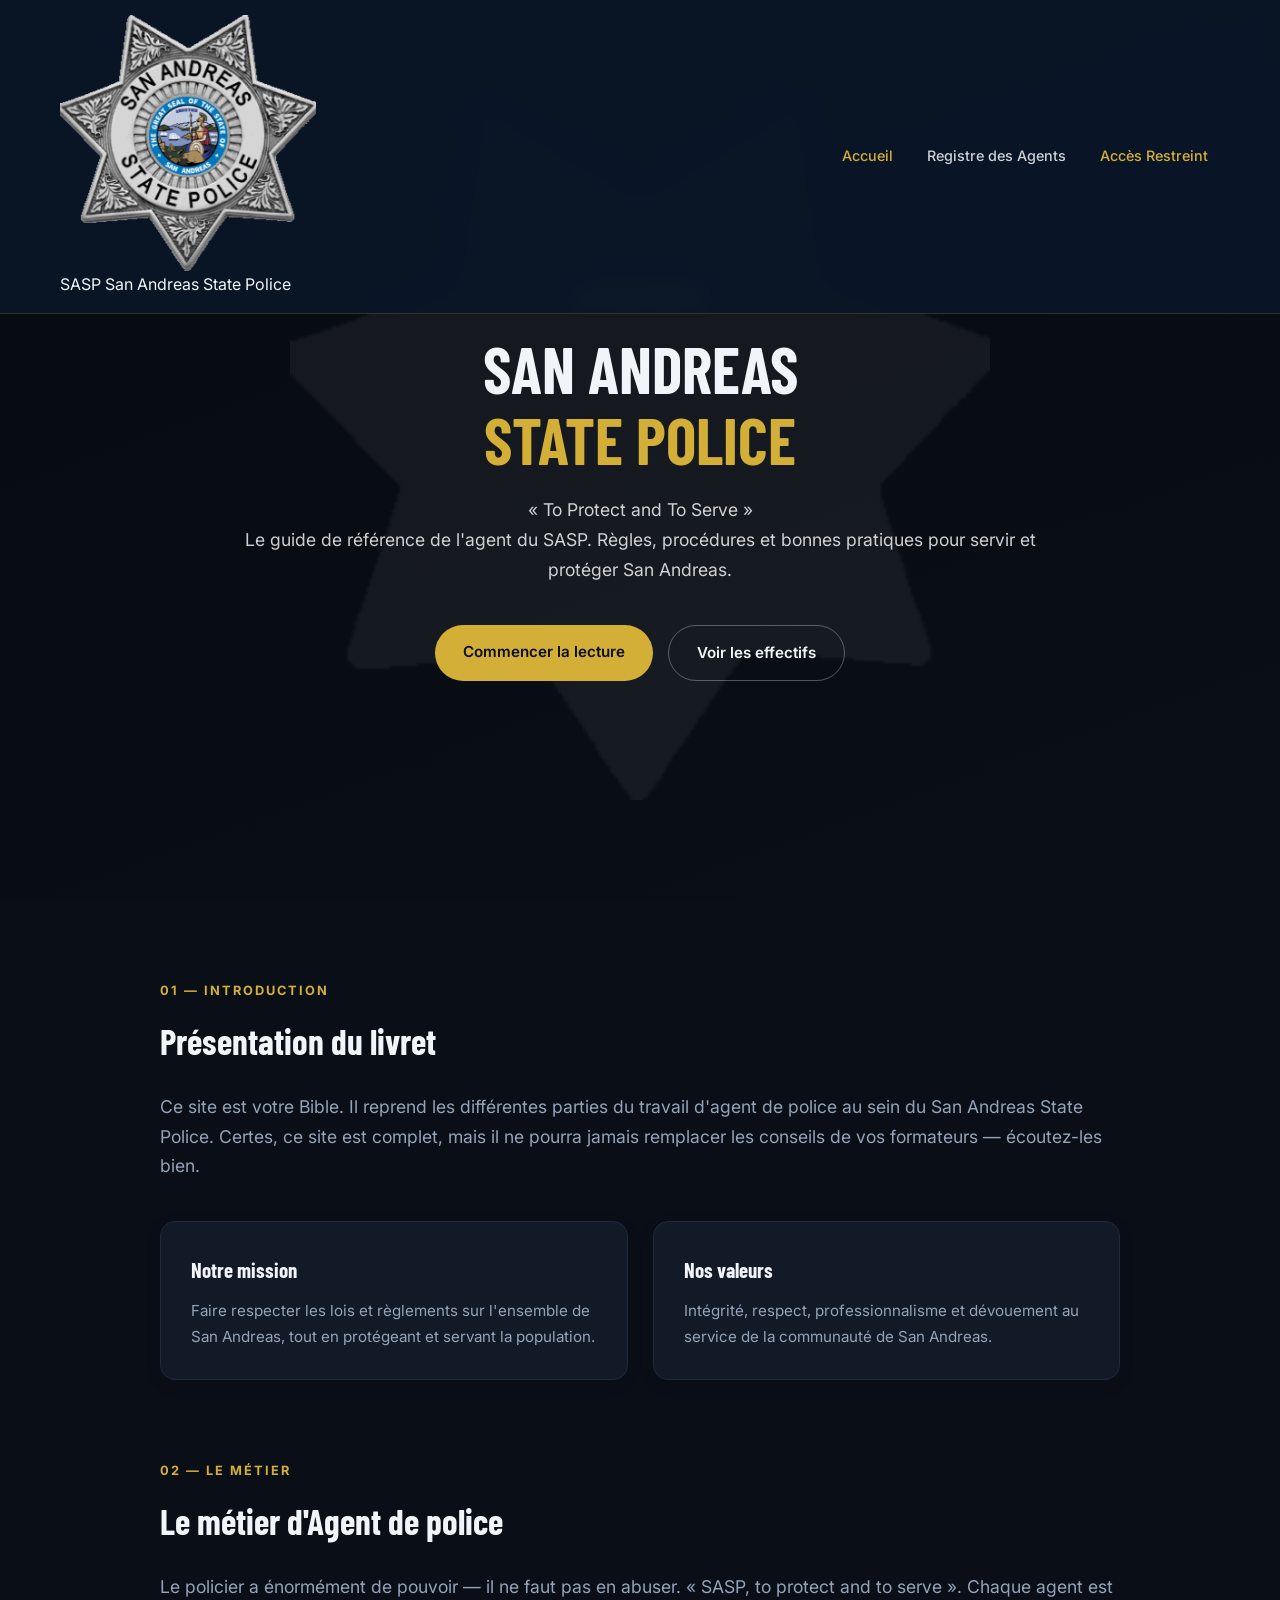
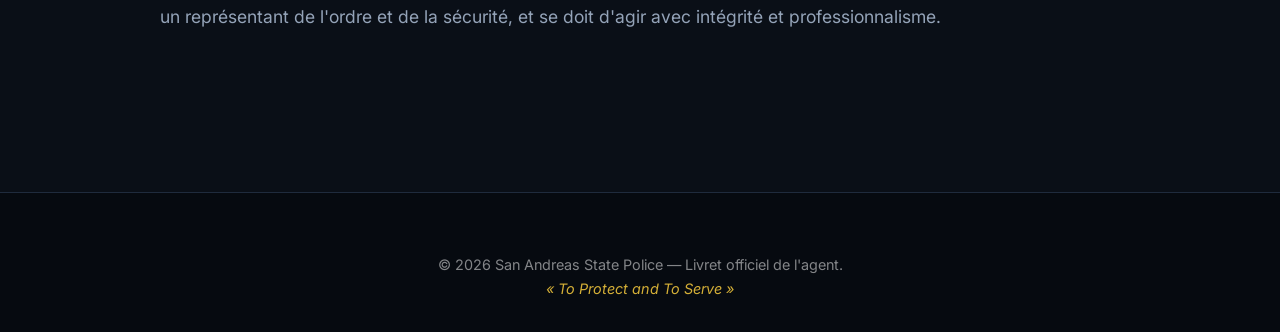
==== commit 64412329: "Update index.html" ====
--- a/index.html
+++ b/index.html
@@ -23,7 +23,7 @@
             <nav class="nav-links">
                 <a href="index.html" class="nav-link active">Accueil</a>
                 <a href="agents.html" class="nav-link">Registre des Agents</a>
-                <a href="login.html" class="nav-link" style="color: var(--gold);">Accès Staff</a>
+                <a href="login.html" class="nav-link" style="color: var(--gold);">Accès Restreint</a>
             </nav>
         </div>
     </header>
@@ -37,7 +37,7 @@
         <div class="hero-content">
             <div class="hero-badge">
                 <span class="badge-dot"></span>
-                Livret officiel de l'agent
+                Intranet Officiel
             </div>
             
             <h1 class="hero-title">
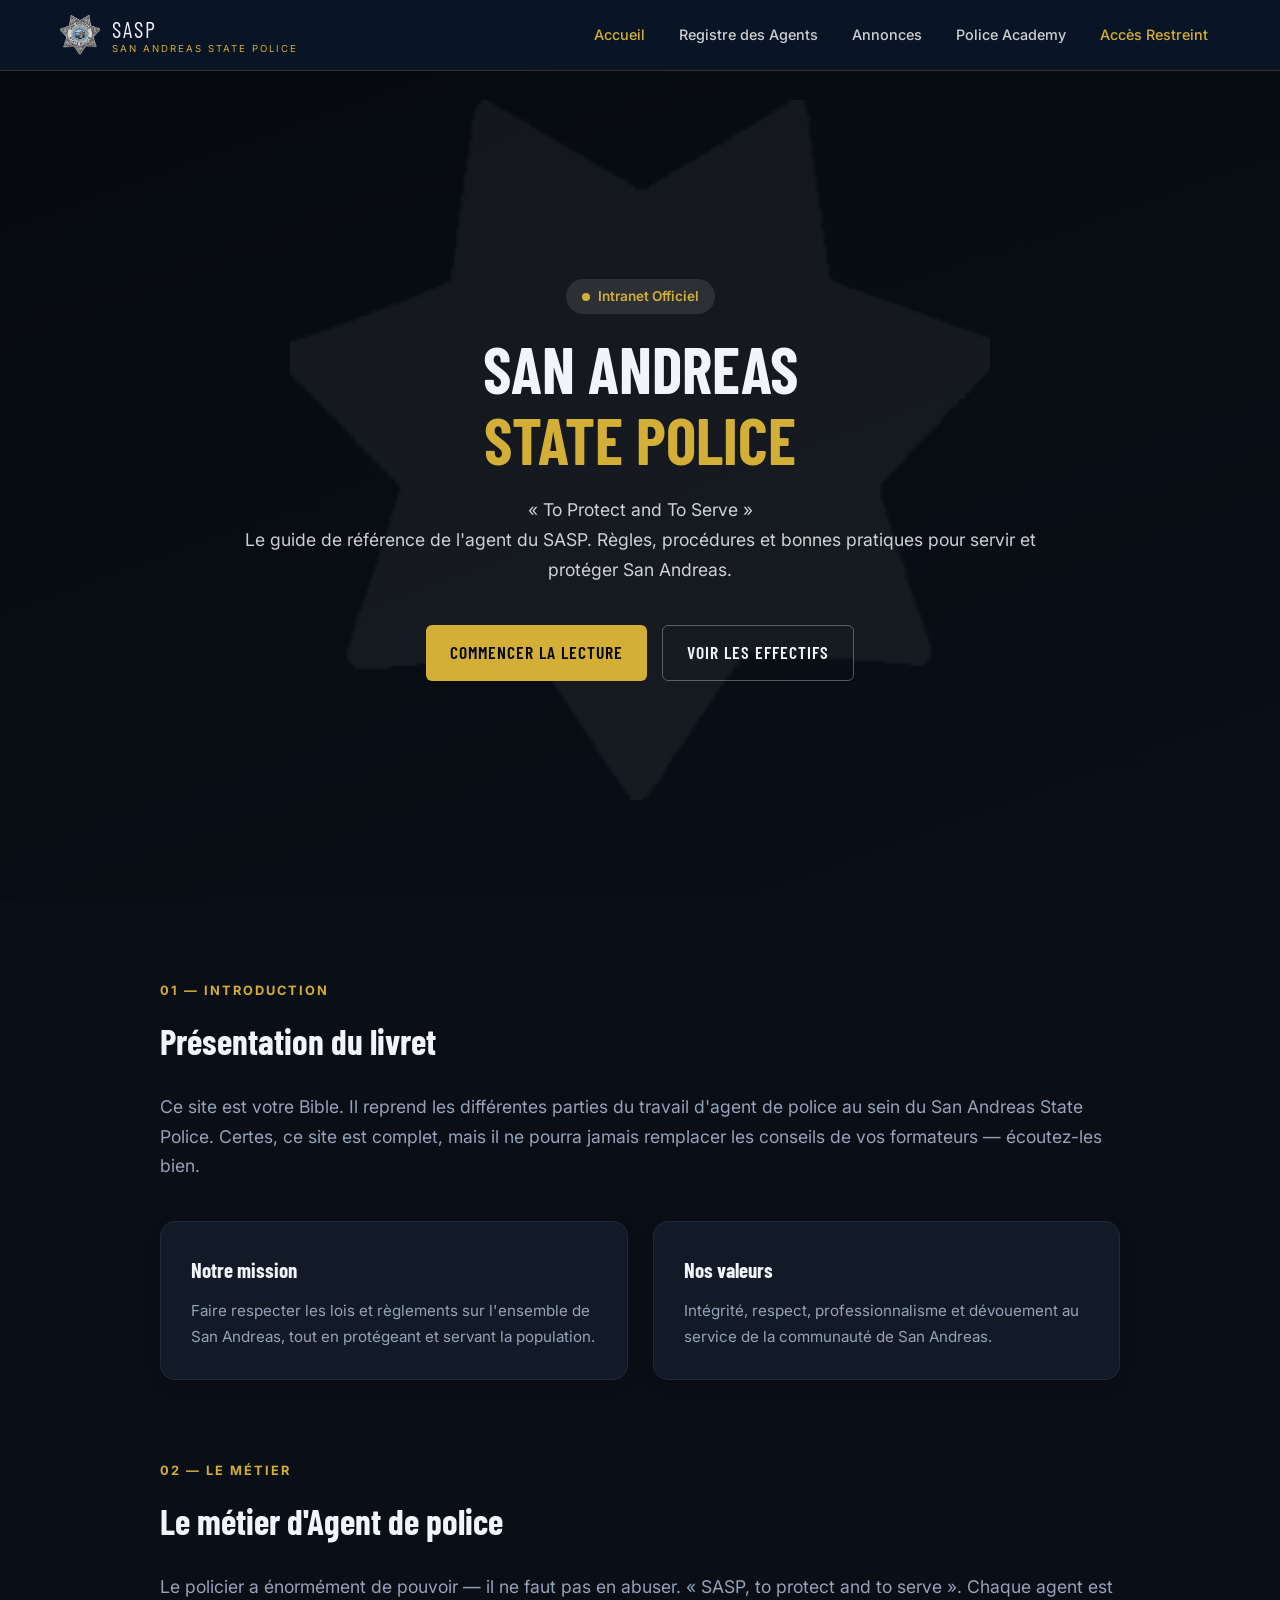
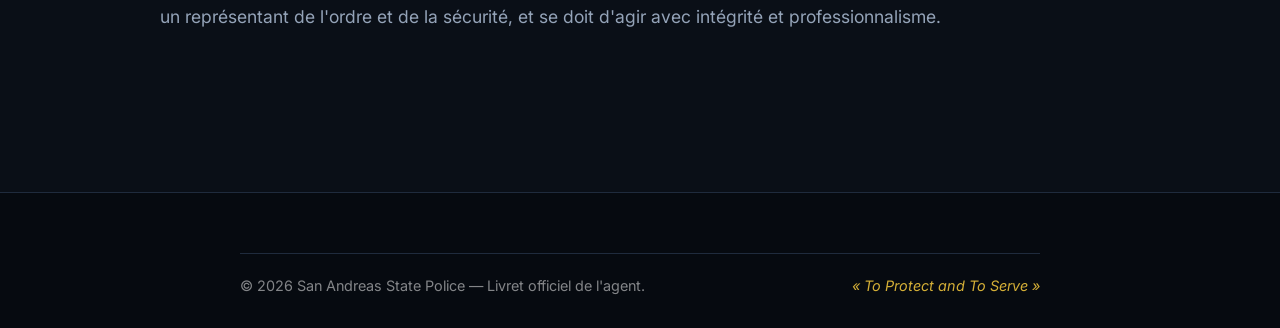
==== commit 8b515cd5: "Add links to Announcements and Police Academy" ====
--- a/index.html
+++ b/index.html
@@ -23,6 +23,8 @@
             <nav class="nav-links">
                 <a href="index.html" class="nav-link active">Accueil</a>
                 <a href="agents.html" class="nav-link">Registre des Agents</a>
+                <a href="annonces.html" class="nav-link">Annonces</a>
+                <a href="academy.html" class="nav-link">Police Academy</a>
                 <a href="login.html" class="nav-link" style="color: var(--gold);">Accès Restreint</a>
             </nav>
         </div>
--- a/css/style.css
+++ b/css/style.css
@@ -5,19 +5,27 @@
     --bg-dark: #0a0f17;
     --bg-darker: #060a10;
     --surface: #121a27;
+    --surface-hover: #182335;
     --border: #1f2b3d;
+    --border-light: #2a3a52;
+    
     --text-main: #f1f5f9;
     --text-muted: #94a3b8;
+    
     --gold: #d4af37;
     --gold-hover: #e6c555;
+    --gold-glow: rgba(212, 175, 55, 0.25);
+    
     --success: #4ade80;
     --error: #ef4444;
     --blue: #3b82f6;
+    
     --font-heading: 'Barlow Condensed', sans-serif;
     --font-body: 'Inter', sans-serif;
 }
 
 * { margin: 0; padding: 0; box-sizing: border-box; }
+html { scroll-behavior: smooth; }
 body { 
     font-family: var(--font-body); 
     background-color: var(--bg-dark); 
@@ -32,7 +40,7 @@
 button { font-family: inherit; cursor: pointer; border: none; background: none; }
 
 /* ============================================================
-   2. NAVIGATION
+   2. NAVIGATION (Accueil & Pages publiques)
    ============================================================ */
 .navbar {
     position: fixed; top: 0; left: 0; right: 0; z-index: 1000;
@@ -43,18 +51,18 @@
     max-width: 1200px; margin: 0 auto; padding: 0 20px;
     display: flex; justify-content: space-between; align-items: center;
 }
-.nav-logo { display: flex; align-items: center; gap: 12px; }
-.logo-img { width: 40px; height: 40px; object-fit: contain; }
-.logo-text { display: flex; flex-direction: column; color: var(--white); line-height: 1.2; }
-.logo-title { font-family: var(--font-heading); font-size: 1.4rem; letter-spacing: 2px; }
-.logo-sub { font-size: 0.6rem; color: var(--gold); text-transform: uppercase; letter-spacing: 2px; }
+.nav-brand { display: flex; align-items: center; gap: 12px; }
+.nav-logo-img { width: 40px; height: 40px; object-fit: contain; }
+.nav-brand-text { display: flex; flex-direction: column; color: var(--text-main); line-height: 1.2; }
+.brand-title { font-family: var(--font-heading); font-size: 1.4rem; letter-spacing: 2px; }
+.brand-sub { font-size: 0.6rem; color: var(--gold); text-transform: uppercase; letter-spacing: 2px; }
 
 .nav-links { display: flex; gap: 10px; }
 .nav-link { color: rgba(255, 255, 255, 0.8); font-weight: 500; font-size: 0.9rem; padding: 8px 12px; transition: 0.3s; }
 .nav-link:hover, .nav-link.active { color: var(--gold); }
 
 /* ============================================================
-   3. HERO
+   3. HERO (Accueil)
    ============================================================ */
 .hero {
     position: relative; min-height: 100vh; display: flex; align-items: center; justify-content: center;
@@ -68,103 +76,56 @@
     opacity: 0.05; z-index: 1; pointer-events: none;
 }
 .hero-watermark img { width: 100%; height: 100%; object-fit: contain; filter: brightness(0) invert(1); }
-
 .hero-content { position: relative; z-index: 2; max-width: 800px; }
 .hero-badge { display: inline-flex; align-items: center; gap: 8px; background: rgba(255,255,255,0.1); color: var(--gold); padding: 6px 16px; border-radius: 20px; font-size: 0.85rem; font-weight: 600; margin-bottom: 20px; }
 .badge-dot { width: 8px; height: 8px; background: var(--gold); border-radius: 50%; }
 .hero-title { font-family: var(--font-heading); font-size: 4rem; color: var(--text-main); line-height: 1.1; text-transform: uppercase; margin-bottom: 20px; }
 .hero-title-accent { color: var(--gold); }
 .hero-subtitle { color: rgba(255,255,255,0.8); font-size: 1.1rem; margin-bottom: 40px; }
-
 .hero-actions { display: flex; justify-content: center; gap: 15px; }
-.btn { display: inline-block; padding: 14px 28px; border-radius: 30px; font-weight: 600; transition: 0.3s; font-family: var(--font-body); font-size: 0.95rem; cursor: pointer; border: none; }
-.btn-primary { background: var(--gold); color: var(--bg-dark); }
+
+/* ============================================================
+   4. BOUTONS
+   ============================================================ */
+.btn { display: inline-flex; align-items: center; justify-content: center; padding: 12px 24px; font-family: var(--font-heading); font-size: 1.1rem; font-weight: 600; letter-spacing: 1px; text-transform: uppercase; transition: all 0.2s ease; border-radius: 6px; cursor: pointer; border: none; }
+.btn-primary { background: var(--gold); color: var(--bg-darker); }
 .btn-primary:hover { background: var(--gold-hover); transform: translateY(-2px); }
 .btn-ghost { background: transparent; color: var(--text-main); border: 1px solid rgba(255,255,255,0.3); }
 .btn-ghost:hover { border-color: var(--text-main); }
-
-/* ============================================================
-   4. CONTENU & SECTIONS
+.btn-outline { background: transparent; color: var(--text-main); border: 1px solid var(--border-light); }
+.btn-outline:hover { border-color: var(--text-main); background: rgba(255,255,255,0.05); }
+.btn-sm { padding: 6px 12px; font-size: 0.8rem; border-radius: 4px; cursor: pointer; font-family: var(--font-body); font-weight: 600; border: none; transition: 0.3s; text-decoration: none; display: inline-block; }
+.btn-edit { background: var(--blue); color: white; margin-right: 8px; }
+.btn-delete { background: var(--error); color: white; }
+
+/* ============================================================
+   5. CONTENU & SECTIONS (Accueil)
    ============================================================ */
 .main-content { max-width: 1000px; margin: 0 auto; padding: 80px 20px; background: var(--bg-dark); color: var(--text-main); }
 .section { margin-bottom: 80px; }
 .section-tag { color: var(--gold); font-weight: 700; text-transform: uppercase; letter-spacing: 2px; font-size: 0.8rem; display: block; margin-bottom: 10px; }
 .section-title { font-family: var(--font-heading); font-size: 2.2rem; color: var(--text-main); margin-bottom: 20px; }
 .section-intro { font-size: 1.1rem; color: var(--text-muted); }
-
 .cards-grid { display: grid; grid-template-columns: repeat(auto-fit, minmax(300px, 1fr)); gap: 25px; margin-top: 40px; }
 .card { background: var(--surface); padding: 30px; border-radius: 15px; box-shadow: 0 5px 20px rgba(0,0,0,0.05); border: 1px solid var(--border); }
 .card h3 { font-family: var(--font-heading); font-size: 1.3rem; margin-bottom: 10px; color: var(--text-main); }
 .card p { color: var(--text-muted); font-size: 0.95rem; }
 
 /* ============================================================
-   5. FOOTER
+   6. FOOTER
    ============================================================ */
 .footer { background: var(--bg-darker); color: var(--text-main); padding: 60px 20px 30px; text-align: center; border-top: 1px solid var(--border); }
 .footer-container { max-width: 800px; margin: 0 auto; display: flex; flex-direction: column; align-items: center; gap: 20px; }
-.footer-title { font-family: var(--font-heading); font-size: 1.5rem; display: block; }
-.footer-sub { font-size: 0.8rem; color: var(--gold); text-transform: uppercase; letter-spacing: 1px; display: block; margin-bottom: 10px; }
+.footer-bottom { display: flex; justify-content: space-between; width: 100%; border-top: 1px solid var(--border); padding-top: 20px; }
 .footer-copy { color: rgba(255,255,255,0.5); font-size: 0.9rem; }
 .footer-devise { color: var(--gold); font-style: italic; font-size: 0.9rem; }
 
 /* ============================================================
-   6. ADMIN & LOGIN
-   ============================================================ */
-.login-wrapper { min-height: 100vh; display: flex; align-items: center; justify-content: center; background: var(--bg-darker); }
-.login-box { background: var(--surface); padding: 40px; border: 1px solid var(--border); border-radius: 8px; width: 100%; max-width: 400px; }
-.login-box h2 { font-family: var(--font-heading); color: var(--gold); margin-bottom: 30px; text-transform: uppercase; text-align: center; letter-spacing: 2px; }
-.form-group { margin-bottom: 20px; }
-.form-group label { display: block; color: var(--text-muted); font-size: 0.9rem; margin-bottom: 5px; }
-.form-group input, .form-group select, .form-group textarea { width: 100%; padding: 12px; background: var(--bg-dark); border: 1px solid var(--border); color: var(--text-main); border-radius: 4px; font-family: var(--font-body); }
-.form-group input:focus, .form-group select:focus { outline: none; border-color: var(--gold); }
-
-.admin-dashboard { max-width: 1200px; margin: 120px auto 60px; padding: 40px; background: var(--surface); border: 1px solid var(--border); border-radius: 8px; }
-.admin-header { display: flex; justify-content: space-between; align-items: center; margin-bottom: 40px; border-bottom: 1px solid var(--border); padding-bottom: 20px; }
-.admin-header h1 { font-family: var(--font-heading); color: var(--text-main); font-size: 2rem; text-transform: uppercase; }
-.admin-table { width: 100%; border-collapse: collapse; margin-top: 20px; }
-.admin-table th, .admin-table td { padding: 15px; text-align: left; border-bottom: 1px solid var(--border); }
-.admin-table th { color: var(--gold); font-weight: 600; text-transform: uppercase; font-size: 0.85rem; letter-spacing: 1px; }
-.admin-table td { color: var(--text-main); font-size: 0.95rem; }
-.btn-sm { padding: 6px 12px; font-size: 0.8rem; border-radius: 4px; cursor: pointer; font-family: var(--font-body); font-weight: 600; border: none; transition: 0.3s; }
-.btn-edit { background: var(--blue); color: white; margin-right: 8px; }
-.btn-delete { background: var(--error); color: white; }
-#statusMsg { margin-top: 20px; font-weight: 600; padding: 10px; border-radius: 4px; display: none; }
-.msg-success { background: rgba(74, 222, 128, 0.1); color: var(--success); border: 1px solid var(--success); display: block !important; }
-.msg-error { background: rgba(239, 68, 68, 0.1); color: var(--error); border: 1px solid var(--error); display: block !important; }
-
-/* ============================================================
-   7. MODALES
-   ============================================================ */
-.modal-overlay {
-    position: fixed; top: 0; left: 0; width: 100%; height: 100%;
-    background: rgba(6, 10, 16, 0.85); backdrop-filter: blur(5px);
-    z-index: 9999; display: none; align-items: center; justify-content: center;
-    opacity: 0; transition: opacity 0.3s ease; padding: 20px;
-}
-.modal-overlay.active { display: flex; opacity: 1; }
-.modal-content {
-    background: var(--surface); border: 1px solid var(--border);
-    border-radius: 12px; width: 100%; max-width: 800px;
-    max-height: 90vh; display: flex; flex-direction: column;
-}
-.modal-header { display: flex; justify-content: space-between; align-items: center; padding: 20px 30px; border-bottom: 1px solid var(--border); }
-.modal-header h3 { font-family: var(--font-heading); font-size: 1.5rem; color: var(--gold); text-transform: uppercase; }
-.modal-close { background: none; border: none; color: var(--text-muted); font-size: 1.5rem; cursor: pointer; }
-.modal-body { padding: 30px; overflow-y: auto; flex: 1; }
-.modal-footer { padding: 20px 30px; border-top: 1px solid var(--border); display: flex; justify-content: flex-end; gap: 15px; }
-
-/* ============================================================
-   8. PASTILLES & CARTES AGENTS
-   ============================================================ */
-.division-pill-group { display: flex; flex-wrap: wrap; gap: 8px; margin-top: 5px; }
-.division-pill { display: inline-flex; align-items: center; gap: 8px; padding: 6px 14px; background: var(--bg-dark); border: 1px solid var(--border); border-radius: 30px; cursor: pointer; font-size: 0.8rem; font-weight: 600; color: var(--text-muted); user-select: none; }
-.division-pill input { display: none; }
-.division-pill:has(input:checked) { background: rgba(212, 175, 55, 0.15); border-color: var(--gold); color: var(--gold); }
-.form-pill:has(input:checked) { background: rgba(74, 222, 128, 0.15); border-color: var(--success); color: var(--success); }
-.sanction-pill:has(input:checked) { background: rgba(239, 68, 68, 0.15); border-color: var(--error); color: var(--error); }
-
-.agents-grid { display: grid; grid-template-columns: repeat(auto-fill, minmax(320px, 1fr)); gap: 25px; }
-.agent-card { background: var(--surface); border: 1px solid var(--border); border-radius: 8px; padding: 25px; display: flex; flex-direction: column; }
+   7. PAGE AGENTS (Registre)
+   ============================================================ */
+.agents-grid { display: grid; grid-template-columns: repeat(auto-fill, minmax(320px, 1fr)); gap: 25px; margin-top: 30px; }
+.agent-card { background: var(--surface); border: 1px solid var(--border); border-radius: 8px; padding: 25px; display: flex; flex-direction: column; transition: 0.3s; }
+.agent-card:hover { border-color: var(--border-light); transform: translateY(-5px); }
 .agent-header { display: flex; justify-content: space-between; align-items: flex-start; margin-bottom: 15px; }
 .agent-name { font-family: var(--font-heading); font-size: 1.5rem; color: var(--text-main); line-height: 1.1; }
 .agent-matricule { font-size: 0.8rem; color: var(--gold); font-weight: 600; letter-spacing: 1px; }
@@ -172,31 +133,123 @@
 .agent-badge { background: var(--bg-dark); border: 1px solid var(--border); padding: 4px 10px; border-radius: 4px; font-size: 0.8rem; color: var(--text-muted); }
 .agent-badge.grade { border-color: var(--gold); color: var(--gold); }
 .agent-badge.sanction { border-color: var(--error); color: var(--error); background: rgba(239, 68, 68, 0.1); font-weight: 700; }
-
 .tags-container { display: flex; flex-wrap: wrap; gap: 6px; margin-top: 10px; }
 .tag { background: rgba(74, 222, 128, 0.1); color: var(--success); border: 1px solid rgba(74, 222, 128, 0.3); padding: 3px 8px; border-radius: 4px; font-size: 0.75rem; font-weight: 600; text-transform: uppercase; }
-
 .sanction-alert { display: flex; align-items: center; background: var(--bg-dark); border: 1px solid rgba(239, 68, 68, 0.3); border-left: 3px solid var(--error); border-radius: 6px; margin: 15px 0; padding: 8px 12px; gap: 12px; }
-.sanction-icon { color: var(--error); font-size: 1.2rem; display: flex; align-items: center; justify-content: center; }
+.sanction-icon { color: var(--error); font-size: 1.2rem; }
 .sanction-content { display: flex; align-items: center; flex-wrap: wrap; gap: 10px; }
-.sanction-title { font-size: 0.75rem; color: var(--error); text-transform: uppercase; font-weight: 700; letter-spacing: 1px; margin: 0; }
-
-/* ============================================================
-   9. CHARGEMENT & TOAST
-   ============================================================ */
-.loading-screen { position: fixed; inset: 0; background: var(--bg-darker); z-index: 9999; display: flex; flex-direction: column; align-items: center; justify-content: center; gap: 20px; }
-.loading-screen h2 { color: var(--gold); font-family: var(--font-heading); letter-spacing: 2px; }
-.spinner { width: 40px !important; height: 40px !important; border: 3px solid rgba(212, 175, 55, 0.2) !important; border-top-color: var(--gold) !important; border-radius: 50% !important; animation: spin 1s linear infinite !important; }
-@keyframes spin { to { transform: rotate(360deg); } }
-
-.toast-notification { position: fixed; bottom: 30px; right: 30px; background: var(--surface); border-left: 4px solid var(--success); color: var(--text-main); padding: 15px 25px; border-radius: 6px; box-shadow: 0 10px 30px rgba(0,0,0,0.5); z-index: 10000; transform: translateY(100px); opacity: 0; transition: all 0.4s ease; display: flex; align-items: center; gap: 10px; font-weight: 500; }
+.sanction-title { font-size: 0.75rem; color: var(--error); text-transform: uppercase; font-weight: 700; }
+
+/* ============================================================
+   8. LOGIN
+   ============================================================ */
+.login-body { background: var(--bg-darker); display: flex; align-items: center; justify-content: center; min-height: 100vh; margin: 0; }
+.login-wrapper { position: relative; z-index: 1; width: 100%; max-width: 420px; padding: 20px; }
+.login-card { background: var(--surface); border: 1px solid var(--border-light); border-radius: 12px; padding: 40px; box-shadow: 0 25px 50px rgba(0,0,0,0.6); }
+.login-header { text-align: center; margin-bottom: 30px; }
+.login-logo img { width: 70px; height: 70px; object-fit: contain; margin: 0 auto 15px; }
+.login-header h2 { font-family: var(--font-heading); color: var(--gold); font-size: 2rem; letter-spacing: 2px; text-transform: uppercase; }
+.login-header p { color: var(--text-muted); font-size: 0.9rem; margin-top: 5px; }
+.login-footer { text-align: center; margin-top: 30px; border-top: 1px solid var(--border); padding-top: 20px; }
+.login-footer a { color: var(--text-muted); font-size: 0.9rem; transition: color 0.3s; }
+.login-footer a:hover { color: var(--gold); }
+
+/* ============================================================
+   9. ADMIN DASHBOARD
+   ============================================================ */
+.admin-body { background: var(--bg-dark); margin: 0; padding: 0; height: 100vh; overflow: hidden; }
+.admin-dashboard { display: flex; height: 100vh; width: 100%; }
+.admin-sidebar { width: 280px; background: var(--bg-darker); border-right: 1px solid var(--border); padding: 30px; display: flex; flex-direction: column; gap: 40px; }
+.admin-brand { display: flex; align-items: center; gap: 15px; }
+.admin-brand img { width: 45px; height: 45px; object-fit: contain; }
+.admin-brand h1 { font-family: var(--font-heading); font-size: 1.5rem; color: var(--gold); text-transform: uppercase; line-height: 1; }
+.admin-brand span { font-size: 0.7rem; color: var(--text-muted); text-transform: uppercase; letter-spacing: 1px; }
+.admin-nav { display: flex; flex-direction: column; gap: 8px; }
+.admin-nav a { color: var(--text-muted); text-decoration: none; padding: 12px 15px; border-radius: 6px; font-size: 0.95rem; transition: all 0.3s; font-weight: 500; }
+.admin-nav a:hover, .admin-nav a.active { background: rgba(212, 175, 55, 0.1); color: var(--gold); border-left: 3px solid var(--gold); padding-left: 18px; }
+.admin-main { flex: 1; padding: 40px; overflow-y: auto; display: flex; flex-direction: column; gap: 30px; }
+.admin-topbar { display: flex; justify-content: space-between; align-items: center; padding-bottom: 20px; border-bottom: 1px solid var(--border); }
+.admin-topbar h2 { font-family: var(--font-heading); font-size: 2.2rem; color: var(--text-main); text-transform: uppercase; }
+.admin-user { color: var(--success); font-size: 0.9rem; display: flex; align-items: center; gap: 8px; font-weight: 600; background: rgba(74, 222, 128, 0.1); padding: 6px 12px; border-radius: 20px; border: 1px solid rgba(74, 222, 128, 0.2); }
+.status-dot { width: 8px; height: 8px; background: var(--success); border-radius: 50%; box-shadow: 0 0 10px var(--success); }
+
+.admin-tabs { display: flex; gap: 10px; border-bottom: 1px solid var(--border); padding-bottom: 10px; }
+.admin-tab-btn { background: transparent; border: none; color: var(--text-muted); font-family: var(--font-heading); font-size: 1.2rem; letter-spacing: 1px; cursor: pointer; padding: 10px 20px; border-radius: 6px; transition: 0.3s; text-transform: uppercase; }
+.admin-tab-btn:hover { color: var(--text-main); background: rgba(255,255,255,0.05); }
+.admin-tab-btn.active { background: var(--surface); color: var(--gold); border: 1px solid var(--border-light); }
+.admin-tab-content { display: none; }
+.admin-tab-content.active { display: block; }
+
+.admin-panel { background: var(--surface); border: 1px solid var(--border); border-radius: 12px; padding: 30px; }
+.panel-header h3 { font-family: var(--font-heading); font-size: 1.6rem; color: var(--text-main); margin-bottom: 5px; text-transform: uppercase; }
+.panel-header p { color: var(--text-muted); font-size: 0.9rem; }
+.admin-search-bar { display: flex; align-items: center; background: var(--bg-dark); border: 1px solid var(--border); border-radius: 6px; padding: 0 15px; margin-bottom: 20px; }
+.admin-search-bar input { background: transparent; border: none; color: var(--text-main); padding: 12px; width: 100%; font-family: var(--font-body); outline: none; }
+
+.table-responsive { overflow-x: auto; }
+.admin-table { width: 100%; border-collapse: collapse; }
+.admin-table th { text-align: left; padding: 15px; border-bottom: 2px solid var(--border-light); color: var(--gold); font-size: 0.8rem; text-transform: uppercase; letter-spacing: 1px; font-weight: 700; }
+.admin-table td { padding: 15px; border-bottom: 1px solid var(--border); color: var(--text-main); font-size: 0.95rem; vertical-align: middle; }
+.admin-table tr:hover { background: rgba(255,255,255,0.02); }
+
+.form-group { margin-bottom: 20px; }
+.form-group label { display: block; color: var(--text-muted); font-size: 0.9rem; margin-bottom: 8px; font-weight: 600; }
+.form-group input, .form-group textarea, .form-group select { width: 100%; padding: 12px; background: var(--bg-dark); border: 1px solid var(--border); color: var(--text-main); border-radius: 6px; font-family: var(--font-body); transition: border-color 0.3s; outline: none; }
+.form-group input:focus, .form-group textarea:focus, .form-group select:focus { border-color: var(--gold); }
+
+/* ============================================================
+   10. MODALES & PASTILLES
+   ============================================================ */
+.modal-overlay { position: fixed; top: 0; left: 0; width: 100%; height: 100%; background: rgba(6, 10, 16, 0.85); backdrop-filter: blur(8px); z-index: 9999; display: none; align-items: center; justify-content: center; padding: 20px; }
+.modal-overlay.active { display: flex; }
+.modal-content { background: var(--surface); border: 1px solid var(--border-light); border-radius: 12px; width: 100%; max-width: 800px; max-height: calc(100vh - 40px); display: flex; flex-direction: column; }
+.modal-header { display: flex; justify-content: space-between; align-items: center; padding: 20px 30px; border-bottom: 1px solid var(--border); }
+.modal-header h3 { font-family: var(--font-heading); font-size: 1.6rem; color: var(--gold); text-transform: uppercase; }
+.modal-close { background: none; border: none; color: var(--text-muted); font-size: 1.8rem; cursor: pointer; }
+.modal-close:hover { color: var(--error); }
+.modal-body { padding: 30px; overflow-y: auto; flex: 1; }
+.modal-footer { padding: 20px 30px; border-top: 1px solid var(--border); display: flex; justify-content: flex-end; gap: 15px; background: var(--bg-darker); border-radius: 0 0 12px 12px; }
+
+.division-pill-group { display: flex; flex-wrap: wrap; gap: 8px; margin-top: 5px; }
+.division-pill { display: inline-flex; align-items: center; gap: 8px; padding: 6px 14px; background: var(--bg-dark); border: 1px solid var(--border); border-radius: 30px; cursor: pointer; font-size: 0.8rem; font-weight: 600; color: var(--text-muted); user-select: none; }
+.division-pill input { display: none; }
+.division-pill:has(input:checked) { background: rgba(212, 175, 55, 0.15); border-color: var(--gold); color: var(--gold); }
+.form-pill:has(input:checked) { background: rgba(74, 222, 128, 0.15); border-color: var(--success); color: var(--success); }
+.sanction-pill:has(input:checked) { background: rgba(239, 68, 68, 0.15); border-color: var(--error); color: var(--error); }
+
+/* ============================================================
+   11. EDITEUR DE PAGE (editer.html)
+   ============================================================ */
+.editor-layout { display: flex; height: 100vh; overflow: hidden; background: var(--bg-dark); }
+.editor-panel { width: 50%; padding: 30px; display: flex; flex-direction: column; overflow-y: auto; border-right: 1px solid var(--border); }
+.preview-panel { width: 50%; background: var(--bg-darker); display: flex; flex-direction: column; }
+.preview-header { padding: 15px 30px; background: var(--surface); border-bottom: 1px solid var(--border); color: var(--text-muted); font-size: 0.85rem; text-transform: uppercase; letter-spacing: 2px; display: flex; justify-content: space-between; align-items: center; }
+#previewFrame { flex: 1; width: 100%; height: 100%; border: none; background: var(--bg-dark); }
+#editContent { flex: 1; min-height: 300px; font-family: monospace; font-size: 0.95rem; line-height: 1.5; background: var(--bg-darker); color: var(--text-main); border: 1px solid var(--border); border-radius: 4px; padding: 15px; resize: none; outline: none; }
+
+/* ============================================================
+   12. UTILITAIRES
+   ============================================================ */
+.toast-notification { position: fixed; bottom: 30px; right: 30px; background: var(--surface); border-left: 4px solid var(--success); color: var(--text-main); padding: 15px 25px; border-radius: 6px; z-index: 10000; transform: translateY(100px); opacity: 0; transition: all 0.4s ease; font-weight: 600; }
 .toast-notification.show { transform: translateY(0); opacity: 1; }
-
-/* ============================================================
-   10. RESPONSIVE
-   ============================================================ */
+.status-message { font-size: 0.9rem; font-weight: 600; padding: 12px; border-radius: 6px; margin-top: 15px; text-align: center; display: none; }
+.status-message.error { display: block; background: rgba(239, 68, 68, 0.1); color: var(--error); border: 1px solid var(--error); }
+.status-message.success { display: block; background: rgba(74, 222, 128, 0.1); color: var(--success); border: 1px solid var(--success); }
+
+/* ============================================================
+   13. RESPONSIVE
+   ============================================================ */
+@media (max-width: 1024px) {
+    .nav-links { display: none; }
+    .admin-dashboard { flex-direction: column; height: auto; min-height: 100vh; overflow: visible; }
+    .admin-sidebar { width: 100%; border-right: none; border-bottom: 1px solid var(--border); flex-direction: row; justify-content: space-between; align-items: center; }
+    .admin-nav { flex-direction: row; }
+    .editor-layout { flex-direction: column; }
+    .editor-panel, .preview-panel { width: 100%; height: 50%; }
+}
 @media (max-width: 768px) {
     .hero-title { font-size: 2.5rem; }
-    .nav-links { display: none; } 
     .hero-actions { flex-direction: column; }
-}
+    .btn { width: 100%; }
+    .admin-sidebar { flex-direction: column; gap: 20px; }
+}
